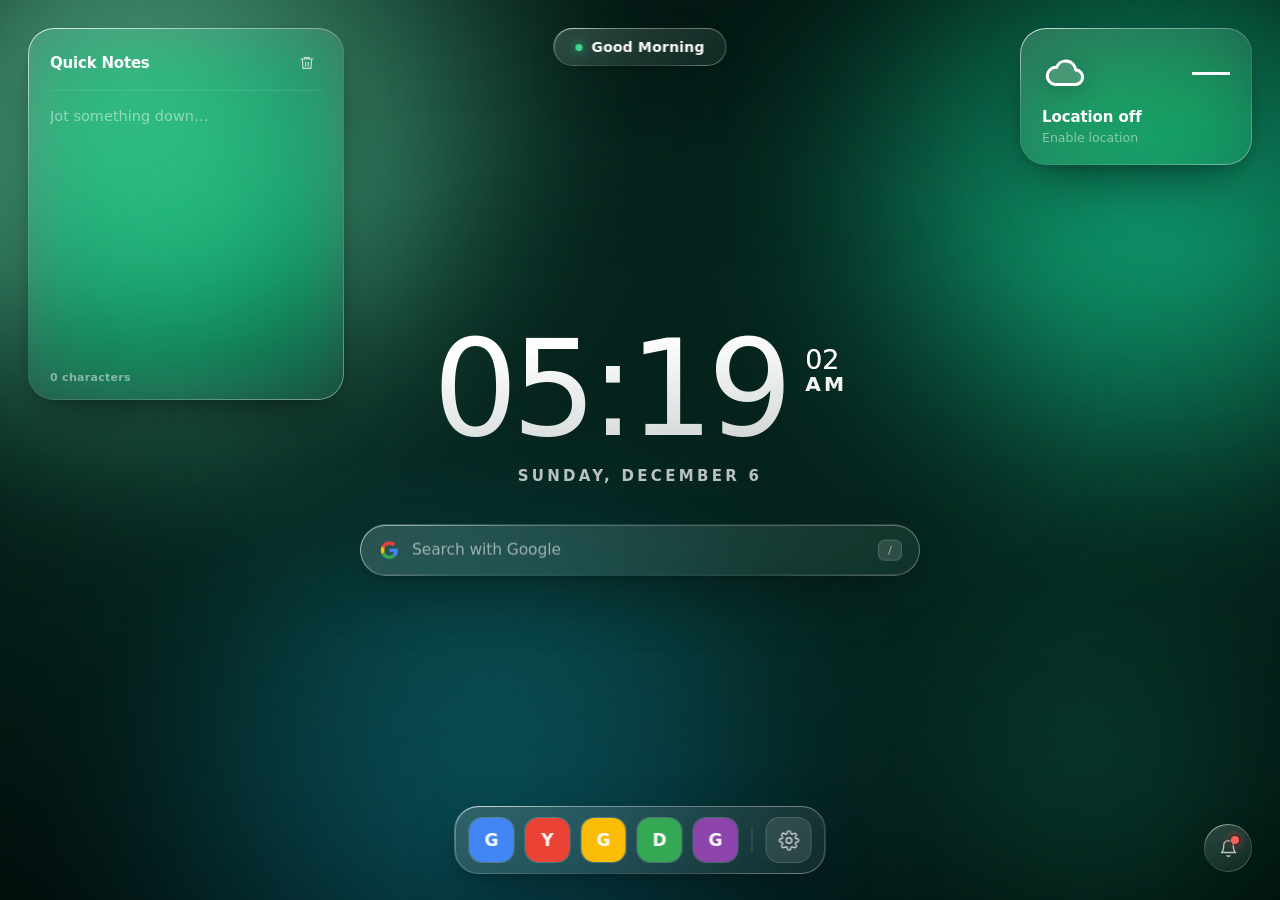
==== .backup/index.html @ 01de83e3 "Add Outfit and Playfair Display clock fonts" ====
<!doctype html>
<html>
<head>
  <meta charset="utf-8" />
  <title>New Tab</title>
  <link rel="stylesheet" href="style.css" />
</head>
<body data-theme="green">

  <!-- ============ Animated background ============ -->
  <div class="bg" id="bg">
    <div class="orb orb-1"></div>
    <div class="orb orb-2"></div>
    <div class="orb orb-3"></div>
    <div class="orb orb-4"></div>
    <div class="grain" id="grain"></div>
    <div class="vignette" id="vignette"></div>
  </div>

  <!-- ============ Greeting ============ -->
  <div class="greeting glass" id="greeting">
    <span class="greeting-dot"></span>
    <span id="greetingText">Good Morning</span>
  </div>

  <!-- ============ Weather ============ -->
  <div class="weather-card glass" id="weatherCard">
    <div class="weather-top">
      <div class="weather-icon" id="weatherIcon"></div>
      <div class="weather-temp" id="weatherTemp">--<span class="deg">&#176;</span></div>
    </div>
    <div class="weather-cond" id="weatherCond">Loading</div>
    <div class="weather-meta">
      <span id="weatherCity">Locating&hellip;</span>
      <span class="weather-hilo" id="weatherHilo"></span>
    </div>
  </div>

  <!-- ============ Notes ============ -->
  <div class="notes-card glass" id="notesCard">
    <div class="notes-header">
      <h2>Quick Notes</h2>
      <button id="clearNotes" class="icon-btn" title="Clear notes">
        <svg viewBox="0 0 24 24" fill="none" stroke="currentColor" stroke-width="1.7" stroke-linecap="round" stroke-linejoin="round">
          <path d="M3 6h18M8 6V4h8v2M19 6l-1 14H6L5 6"/><path d="M10 11v6M14 11v6"/>
        </svg>
      </button>
    </div>
    <textarea id="notesArea" placeholder="Jot something down&hellip;" spellcheck="false"></textarea>
    <div class="notes-foot">
      <span id="notesCount">0 characters</span>
      <span id="notesSaved" class="saved-flag">Saved</span>
    </div>
  </div>

  <!-- ============ Center: clock + search ============ -->
  <div class="center">
    <div class="clock" id="clock">
      <span id="clockMain">00:00</span><span class="clock-sup">
        <span class="seconds" id="clockSec">00</span>
        <span class="meridiem" id="clockMeridiem"></span>
      </span>
    </div>
    <div class="date" id="date">Loading&hellip;</div>

    <form class="search glass" id="searchForm">
      <span class="g-icon" id="engineIcon" aria-hidden="true"></span>
      <input type="text" id="searchInput" placeholder="Search the web" autocomplete="off" spellcheck="false" />
      <kbd class="search-kbd" id="searchKbd">/</kbd>
    </form>
  </div>

  <!-- ============ Dock ============ -->
  <div class="dock-wrap">
    <div class="dock glass" id="dock">
      <!-- shortcuts injected by script.js -->
      <span class="dock-divider"></span>
      <a id="settingsBtn" data-label="Settings" class="dock-sys">
        <svg viewBox="0 0 24 24" fill="none" stroke="currentColor" stroke-width="1.7" stroke-linecap="round" stroke-linejoin="round">
          <circle cx="12" cy="12" r="3.2"/>
          <path d="M19.4 15a1.65 1.65 0 0 0 .33 1.82l.06.06a2 2 0 1 1-2.83 2.83l-.06-.06a1.65 1.65 0 0 0-1.82-.33 1.65 1.65 0 0 0-1 1.51V21a2 2 0 1 1-4 0v-.09A1.65 1.65 0 0 0 9 19.4a1.65 1.65 0 0 0-1.82.33l-.06.06a2 2 0 1 1-2.83-2.83l.06-.06a1.65 1.65 0 0 0 .33-1.82 1.65 1.65 0 0 0-1.51-1H3a2 2 0 1 1 0-4h.09A1.65 1.65 0 0 0 4.6 9a1.65 1.65 0 0 0-.33-1.82l-.06-.06a2 2 0 1 1 2.83-2.83l.06.06A1.65 1.65 0 0 0 9 4.6a1.65 1.65 0 0 0 1-1.51V3a2 2 0 1 1 4 0v.09a1.65 1.65 0 0 0 1 1.51 1.65 1.65 0 0 0 1.82-.33l.06-.06a2 2 0 1 1 2.83 2.83l-.06.06a1.65 1.65 0 0 0-.33 1.82V9a1.65 1.65 0 0 0 1.51 1H21a2 2 0 1 1 0 4h-.09a1.65 1.65 0 0 0-1.51 1z"/>
        </svg>
      </a>
    </div>
  </div>

  <!-- ============ Notifications bell ============ -->
  <button class="notif-btn glass" id="notifBtn" title="Notifications">
    <svg viewBox="0 0 24 24" fill="none" stroke="currentColor" stroke-width="1.7" stroke-linecap="round" stroke-linejoin="round">
      <path d="M18 8A6 6 0 0 0 6 8c0 7-3 9-3 9h18s-3-2-3-9"/>
      <path d="M13.73 21a2 2 0 0 1-3.46 0"/>
    </svg>
    <span class="notif-dot"></span>
  </button>

  <!-- ============================================================
       Settings window
       ============================================================ -->
  <div class="settings-overlay" id="settingsOverlay">
    <div class="sw" id="settingsWindow">

      <div class="sw-traffic">
        <button class="tl tl-close" id="tlClose" title="Close"></button>
        <button class="tl tl-min" id="tlMin" title="Hide sidebar"></button>
      </div>

      <!-- ---------- Sidebar ---------- -->
      <aside class="sw-sidebar" id="swSidebar">
        <div class="sw-search">
          <svg viewBox="0 0 24 24" fill="none" stroke="currentColor" stroke-width="2" stroke-linecap="round">
            <circle cx="11" cy="11" r="7"/><path d="m20 20-3.5-3.5"/>
          </svg>
          <input type="text" id="settingsSearch" placeholder="Search" autocomplete="off" spellcheck="false" />
        </div>

        <button class="sw-profile" id="swProfile">
          <span class="sw-avatar" id="swAvatar">?</span>
          <span class="sw-profile-name" id="swProfileName">Set your name</span>
        </button>

        <nav class="sw-nav" id="swNav">
          <button class="sw-nav-item active" data-pane="general">
            <span class="ni" style="--ni-a:#8e8e93;--ni-b:#5a5a5f">
              <svg viewBox="0 0 24 24" fill="none" stroke="#fff" stroke-width="2" stroke-linecap="round" stroke-linejoin="round"><circle cx="12" cy="12" r="3"/><path d="M19.4 15a1.65 1.65 0 0 0 .33 1.82l.06.06a2 2 0 1 1-2.83 2.83l-.06-.06a1.65 1.65 0 0 0-1.82-.33 1.65 1.65 0 0 0-1 1.51V21a2 2 0 1 1-4 0v-.09A1.65 1.65 0 0 0 9 19.4a1.65 1.65 0 0 0-1.82.33l-.06.06a2 2 0 1 1-2.83-2.83l.06-.06a1.65 1.65 0 0 0 .33-1.82 1.65 1.65 0 0 0-1.51-1H3a2 2 0 1 1 0-4h.09A1.65 1.65 0 0 0 4.6 9a1.65 1.65 0 0 0-.33-1.82l-.06-.06a2 2 0 1 1 2.83-2.83l.06.06A1.65 1.65 0 0 0 9 4.6a1.65 1.65 0 0 0 1-1.51V3a2 2 0 1 1 4 0v.09a1.65 1.65 0 0 0 1 1.51 1.65 1.65 0 0 0 1.82-.33l.06-.06a2 2 0 1 1 2.83 2.83l-.06.06a1.65 1.65 0 0 0-.33 1.82V9a1.65 1.65 0 0 0 1.51 1H21a2 2 0 1 1 0 4h-.09a1.65 1.65 0 0 0-1.51 1z"/></svg>
            </span>
            <span>General</span>
          </button>

          <button class="sw-nav-item" data-pane="widgets">
            <span class="ni" style="--ni-a:#4a4a4f;--ni-b:#1c1c1e">
              <svg viewBox="0 0 24 24" fill="none" stroke="#fff" stroke-width="2" stroke-linecap="round" stroke-linejoin="round"><rect x="3" y="5" width="18" height="14" rx="2.5"/><path d="M3 10h18"/></svg>
            </span>
            <span>Widgets &amp; Dock</span>
          </button>

          <button class="sw-nav-item" data-pane="display">
            <span class="ni" style="--ni-a:#5ac8fa;--ni-b:#0a84ff">
              <svg viewBox="0 0 24 24" fill="none" stroke="#fff" stroke-width="2" stroke-linecap="round"><circle cx="12" cy="12" r="4"/><path d="M12 2v2M12 20v2M4.9 4.9l1.4 1.4M17.7 17.7l1.4 1.4M2 12h2M20 12h2M4.9 19.1l1.4-1.4M17.7 6.3l1.4-1.4"/></svg>
            </span>
            <span>Display</span>
          </button>

          <button class="sw-nav-item" data-pane="appearance">
            <span class="ni" style="--ni-a:#64d2ff;--ni-b:#32ade6">
              <svg viewBox="0 0 24 24" fill="none" stroke="#fff" stroke-width="2" stroke-linecap="round" stroke-linejoin="round"><rect x="3" y="4" width="18" height="16" rx="2.5"/><circle cx="8.5" cy="9.5" r="1.6"/><path d="m4 17 5-4.5 4 3.5 3-2.5 4 3.5"/></svg>
            </span>
            <span>Appearance</span>
          </button>

          <div class="sw-nav-sep"></div>

          <button class="sw-nav-item" data-pane="about">
            <span class="ni" style="--ni-a:#ffd60a;--ni-b:#ff9f0a">
              <svg viewBox="0 0 24 24" fill="none" stroke="#fff" stroke-width="2" stroke-linecap="round"><circle cx="12" cy="12" r="9"/><path d="M12 11v5M12 7.6v.4"/></svg>
            </span>
            <span>About</span>
          </button>
        </nav>
      </aside>

      <!-- ---------- Content ---------- -->
      <main class="sw-content" id="swContent">

        <!-- ============ General ============ -->
        <section class="sw-pane active" data-pane="general">
          <header class="sw-title">
            <span class="ni lg" style="--ni-a:#8e8e93;--ni-b:#5a5a5f">
              <svg viewBox="0 0 24 24" fill="none" stroke="#fff" stroke-width="2" stroke-linecap="round" stroke-linejoin="round"><circle cx="12" cy="12" r="3"/><path d="M19.4 15a1.65 1.65 0 0 0 .33 1.82l.06.06a2 2 0 1 1-2.83 2.83l-.06-.06a1.65 1.65 0 0 0-1.82-.33 1.65 1.65 0 0 0-1 1.51V21a2 2 0 1 1-4 0v-.09A1.65 1.65 0 0 0 9 19.4a1.65 1.65 0 0 0-1.82.33l-.06.06a2 2 0 1 1-2.83-2.83l.06-.06a1.65 1.65 0 0 0 .33-1.82 1.65 1.65 0 0 0-1.51-1H3a2 2 0 1 1 0-4h.09A1.65 1.65 0 0 0 4.6 9a1.65 1.65 0 0 0-.33-1.82l-.06-.06a2 2 0 1 1 2.83-2.83l.06.06A1.65 1.65 0 0 0 9 4.6a1.65 1.65 0 0 0 1-1.51V3a2 2 0 1 1 4 0v.09a1.65 1.65 0 0 0 1 1.51 1.65 1.65 0 0 0 1.82-.33l.06-.06a2 2 0 1 1 2.83 2.83l-.06.06a1.65 1.65 0 0 0-.33 1.82V9a1.65 1.65 0 0 0 1.51 1H21a2 2 0 1 1 0 4h-.09a1.65 1.65 0 0 0-1.51 1z"/></svg>
            </span>
            <h1>General</h1>
          </header>

          <h3 class="sw-label">Profile</h3>
          <div class="sw-card">
            <div class="sw-row">
              <span class="sw-row-label">Your Name<em>Used in the greeting on your new tab.</em></span>
              <input type="text" class="sw-input" id="optName" placeholder="e.g. Praise" maxlength="24" />
            </div>
            <div class="sw-row">
              <span class="sw-row-label">Greeting Style</span>
              <select class="sw-select" id="optGreetStyle">
                <option value="timeofday">Time of Day</option>
                <option value="hello">Hello</option>
                <option value="welcome">Welcome Back</option>
                <option value="hey">Hey</option>
              </select>
            </div>
            <div class="sw-row">
              <span class="sw-row-label">Show Greeting</span>
              <input type="checkbox" class="sw-toggle" id="optGreeting" />
            </div>
          </div>

          <h3 class="sw-label">Clock</h3>
          <div class="sw-card">
            <div class="sw-row"><span class="sw-row-label">Show Clock</span><input type="checkbox" class="sw-toggle" id="optClock" /></div>
            <div class="sw-row"><span class="sw-row-label">24-Hour Time</span><input type="checkbox" class="sw-toggle" id="opt24hr" /></div>
            <div class="sw-row"><span class="sw-row-label">Show Seconds</span><input type="checkbox" class="sw-toggle" id="optSeconds" /></div>
            <div class="sw-row"><span class="sw-row-label">Show Date</span><input type="checkbox" class="sw-toggle" id="optDate" /></div>
          </div>

          <h3 class="sw-label">Advanced</h3>
          <div class="sw-card">
            <div class="sw-row">
              <span class="sw-row-label"><span class="lbl">Low Performance Mode <b class="badge">BETA</b></span><em>Stops background motion and reduces blur.</em></span>
              <input type="checkbox" class="sw-toggle" id="optLowPerf" />
            </div>
          </div>

          <h3 class="sw-label danger">Reset</h3>
          <div class="sw-card">
            <div class="sw-row">
              <span class="sw-row-label">Reset All Settings<em>Restores every option, theme and shortcut to default.</em></span>
              <button class="sw-btn red" id="resetAll">Reset</button>
            </div>
          </div>
        </section>

        <!-- ============ Widgets & Dock ============ -->
        <section class="sw-pane" data-pane="widgets">
          <header class="sw-title">
            <span class="ni lg" style="--ni-a:#4a4a4f;--ni-b:#1c1c1e">
              <svg viewBox="0 0 24 24" fill="none" stroke="#fff" stroke-width="2" stroke-linecap="round" stroke-linejoin="round"><rect x="3" y="5" width="18" height="14" rx="2.5"/><path d="M3 10h18"/></svg>
            </span>
            <h1>Widgets &amp; Dock</h1>
          </header>

          <div class="sw-segment" id="wdSegment">
            <button class="active" data-tab="w">Widgets</button>
            <button data-tab="d">Dock</button>
          </div>

          <!-- Widgets tab -->
          <div class="sw-tab active" data-tab="w">
            <h3 class="sw-label">Search</h3>
            <div class="sw-card">
              <div class="sw-row"><span class="sw-row-label">Show Search Widget</span><input type="checkbox" class="sw-toggle" id="optSearch" /></div>
              <div class="sw-row">
                <span class="sw-row-label">Search Engine</span>
                <select class="sw-select" id="optEngine">
                  <option value="google">Google</option>
                  <option value="duckduckgo">DuckDuckGo</option>
                  <option value="bing">Bing</option>
                  <option value="ecosia">Ecosia</option>
                </select>
              </div>
            </div>

            <h3 class="sw-label">Notes</h3>
            <div class="sw-card">
              <div class="sw-row"><span class="sw-row-label">Show Notes Widget</span><input type="checkbox" class="sw-toggle" id="optNotes" /></div>
            </div>

            <h3 class="sw-label">Weather</h3>
            <div class="sw-card">
              <div class="sw-row"><span class="sw-row-label">Show Weather Widget</span><input type="checkbox" class="sw-toggle" id="optWeather" /></div>
              <div class="sw-row">
                <span class="sw-row-label">Temperature Unit</span>
                <select class="sw-select" id="optUnit">
                  <option value="celsius">Celsius</option>
                  <option value="fahrenheit">Fahrenheit</option>
                </select>
              </div>
              <div class="sw-note">Weather data provided by <b>Open-Meteo</b></div>
            </div>

            <h3 class="sw-label danger">Danger Zone</h3>
            <div class="sw-card">
              <div class="sw-row">
                <span class="sw-row-label">Reset Widget Settings<em>Show every widget again with default options.</em></span>
                <button class="sw-btn red" id="resetWidgets">Reset</button>
              </div>
            </div>
          </div>

          <!-- Dock tab -->
          <div class="sw-tab" data-tab="d">
            <div class="sw-card tight" id="shortcutList"></div>
            <button class="sw-btn blue wide" id="addShortcutBtn">+ Add Item</button>

            <h3 class="sw-label">Maintenance</h3>
            <div class="sw-card">
              <div class="sw-row">
                <span class="sw-row-label">Reset Dock Settings<em>Restores the five default shortcuts.</em></span>
                <button class="sw-btn red" id="resetDock">Reset</button>
              </div>
            </div>
          </div>
        </section>

        <!-- ============ Display ============ -->
        <section class="sw-pane" data-pane="display">
          <header class="sw-title">
            <span class="ni lg" style="--ni-a:#5ac8fa;--ni-b:#0a84ff">
              <svg viewBox="0 0 24 24" fill="none" stroke="#fff" stroke-width="2" stroke-linecap="round"><circle cx="12" cy="12" r="4"/><path d="M12 2v2M12 20v2M4.9 4.9l1.4 1.4M17.7 17.7l1.4 1.4M2 12h2M20 12h2M4.9 19.1l1.4-1.4M17.7 6.3l1.4-1.4"/></svg>
            </span>
            <h1>Display</h1>
          </header>

          <h3 class="sw-label">Interface Size</h3>
          <div class="sw-card pad">
            <div class="sw-tiles" id="scaleTiles">
              <button class="sw-tile" data-scale="larger"><span class="prev p-lg"><i></i><i></i><i></i></span><span class="cap">Larger Text</span></button>
              <button class="sw-tile" data-scale="medium"><span class="prev p-md"><i></i><i></i><i></i><i></i></span><span class="cap">Medium Text</span></button>
              <button class="sw-tile active" data-scale="default"><span class="prev p-df"><i></i><i></i><i></i><i></i><i></i></span><span class="cap">Default</span></button>
              <button class="sw-tile" data-scale="more"><span class="prev p-sm"><i></i><i></i><i></i><i></i><i></i><i></i></span><span class="cap">More Space</span></button>
            </div>
          </div>

          <h3 class="sw-label">Clock</h3>
          <div class="sw-card">
            <div class="sw-row">
              <span class="sw-row-label">Clock Font</span>
              <select class="sw-select" id="optClockFont">
                <option value="default">Default</option>
                <option value="outfit">Outfit</option>
                <option value="playfair">Playfair Display</option>
              </select>
            </div>
            <div class="sw-row">
              <span class="sw-row-label">Clock Color</span>
              <span class="sw-dots" id="clockColors">
                <button class="dot active" data-cc="gradient" title="Gradient" style="background:linear-gradient(160deg,#fff,#ffffff66)"></button>
                <button class="dot" data-cc="white" title="Solid White" style="background:#fff"></button>
                <button class="dot" data-cc="dim" title="Dimmed" style="background:#48484a"></button>
                <button class="dot cc-accent" data-cc="accent" title="Theme Accent"></button>
              </span>
            </div>
          </div>
        </section>

        <!-- ============ Appearance ============ -->
        <section class="sw-pane" data-pane="appearance">
          <header class="sw-title">
            <span class="ni lg" style="--ni-a:#64d2ff;--ni-b:#32ade6">
              <svg viewBox="0 0 24 24" fill="none" stroke="#fff" stroke-width="2" stroke-linecap="round" stroke-linejoin="round"><rect x="3" y="4" width="18" height="16" rx="2.5"/><circle cx="8.5" cy="9.5" r="1.6"/><path d="m4 17 5-4.5 4 3.5 3-2.5 4 3.5"/></svg>
            </span>
            <h1>Appearance</h1>
          </header>

          <div class="sw-card pad">
            <div class="sw-hero">
              <div class="sw-hero-prev" id="themePreview"></div>
              <div class="sw-hero-meta">
                <b id="themeName">Verdant</b>
                <span>Liquid Tab</span>
              </div>
            </div>
            <div class="sw-hero-sep"></div>
            <div class="sw-row">
              <span class="sw-row-label">Theme</span>
              <span class="sw-dots" id="bgSwatches">
                <button class="dot" data-bg="green"  title="Verdant"  style="background:linear-gradient(140deg,#8ef0b8,#178a63 55%,#0b4436)"></button>
                <button class="dot" data-bg="blue"   title="Deep Sea" style="background:linear-gradient(140deg,#8ed0f0,#1f6fb0 55%,#0c2c52)"></button>
                <button class="dot" data-bg="purple" title="Nebula"   style="background:linear-gradient(140deg,#d0a5f5,#7b3fd4 55%,#33125e)"></button>
                <button class="dot" data-bg="sunset" title="Ember"    style="background:linear-gradient(140deg,#ffc074,#e2603f 55%,#7d1f45)"></button>
                <button class="dot" data-bg="rose"   title="Blossom"  style="background:linear-gradient(140deg,#ffb3cd,#e0537f 55%,#5e1440)"></button>
                <button class="dot" data-bg="mono"   title="Graphite" style="background:linear-gradient(140deg,#9aa4ad,#3d464e 55%,#12161a)"></button>
                <button class="dot" data-bg="dark"   title="Midnight" style="background:linear-gradient(140deg,#2c3550,#141a2b 55%,#05070d)"></button>
              </span>
            </div>
            <div class="sw-row">
              <span class="sw-row-label">Background Tint</span>
              <span class="sw-slider">
                <svg viewBox="0 0 24 24" fill="none" stroke="currentColor" stroke-width="1.8"><rect x="4" y="6" width="16" height="12" rx="2"/></svg>
                <input type="range" id="optTint" min="0" max="100" step="1" />
                <svg viewBox="0 0 24 24" fill="currentColor"><rect x="4" y="6" width="16" height="12" rx="2"/></svg>
              </span>
            </div>
            <div class="sw-row">
              <span class="sw-row-label">Glass Blur</span>
              <span class="sw-slider">
                <span class="s-min">0</span>
                <input type="range" id="optBlur" min="0" max="60" step="1" />
                <span class="s-max">60</span>
              </span>
            </div>
            <div class="sw-row"><span class="sw-row-label">Film Grain</span><input type="checkbox" class="sw-toggle" id="optGrain" /></div>
          </div>
        </section>

        <!-- ============ About ============ -->
        <section class="sw-pane" data-pane="about">
          <header class="sw-title">
            <span class="ni lg" style="--ni-a:#ffd60a;--ni-b:#ff9f0a">
              <svg viewBox="0 0 24 24" fill="none" stroke="#fff" stroke-width="2" stroke-linecap="round"><circle cx="12" cy="12" r="9"/><path d="M12 11v5M12 7.6v.4"/></svg>
            </span>
            <h1>About</h1>
          </header>

          <div class="sw-card">
            <div class="sw-row"><span class="sw-row-label">Liquid Tab</span><span class="sw-value" id="aboutVersion">2.0</span></div>
            <div class="sw-row"><span class="sw-row-label">Weather Data</span><span class="sw-value">Open-Meteo</span></div>
            <div class="sw-row"><span class="sw-row-label">Stored Locally</span><span class="sw-value" id="aboutStorage">&mdash;</span></div>
          </div>

          <h3 class="sw-label">Keyboard Shortcuts</h3>
          <div class="sw-card">
            <div class="sw-row"><span class="sw-row-label">Focus search</span><span class="sw-value"><kbd>/</kbd></span></div>
            <div class="sw-row"><span class="sw-row-label">Open settings</span><span class="sw-value"><kbd>Ctrl</kbd><kbd>,</kbd></span></div>
            <div class="sw-row"><span class="sw-row-label">Close settings</span><span class="sw-value"><kbd>Esc</kbd></span></div>
          </div>

          <div class="sw-note center">Your notes, shortcuts and settings never leave this browser.</div>
        </section>

        <!-- ============ Search results ============ -->
        <section class="sw-pane" data-pane="results">
          <header class="sw-title"><h1 id="resultsTitle">Results</h1></header>
          <div id="resultsList"></div>
        </section>

      </main>
    </div>
  </div>

  <script src="script.js"></script>
</body>
</html>
---- .backup/style.css ----
/* ============================================================
   Liquid Tab — design system
   ============================================================ */

:root {
  --font: "Segoe UI Variable Display", "SF Pro Display", -apple-system,
          BlinkMacSystemFont, "Segoe UI", Inter, Roboto, system-ui, sans-serif;

  /* glass */
  --glass-bg:      linear-gradient(150deg, rgba(255,255,255,.16), rgba(255,255,255,.055));
  --blur-px:       32px;
  --glass-blur:    blur(var(--blur-px)) saturate(180%) brightness(1.06);
  --glass-radius:  26px;
  --glass-shadow:
      0 24px 60px -18px rgba(0,0,0,.55),
      0 6px 18px -8px rgba(0,0,0,.35),
      inset 0 1px 0 rgba(255,255,255,.30),
      inset 0 -1px 0 rgba(255,255,255,.06);

  --text:      rgba(255,255,255,.98);
  --text-dim:  rgba(255,255,255,.72);
  --text-mute: rgba(255,255,255,.48);
  --hairline:  rgba(255,255,255,.10);

  --ease:  cubic-bezier(.22,1,.36,1);
  --bounce: cubic-bezier(.34,1.56,.64,1);
}

/* ---------------- Themes ---------------- */
body[data-theme="green"]  { --base:#04201a; --c1:#6effbb; --c2:#0fc482; --c3:#0a6f8a; --c4:#0a4a35; --accent:#3fd996; }
body[data-theme="blue"]   { --base:#04162b; --c1:#7fe0ff; --c2:#2b8ae8; --c3:#5f4fd0; --c4:#0b3a6b; --accent:#4bb4ff; }
body[data-theme="purple"] { --base:#150636; --c1:#e0a8ff; --c2:#9548f0; --c3:#4f4ae0; --c4:#6b1f7a; --accent:#b479ff; }
body[data-theme="sunset"] { --base:#2b0a24; --c1:#ffd08a; --c2:#ff7a45; --c3:#e0407a; --c4:#8a1f5e; --accent:#ff9a5c; }
body[data-theme="rose"]   { --base:#28061f; --c1:#ffc2d8; --c2:#ff5f95; --c3:#c33b8a; --c4:#6b1050; --accent:#ff85ae; }
body[data-theme="mono"]   { --base:#0d1114; --c1:#c3cdd6; --c2:#6b7680; --c3:#454e57; --c4:#232a30; --accent:#a9b6c2; }
body[data-theme="dark"]   { --base:#03050a; --c1:#5566a0; --c2:#2a3358; --c3:#3d2f6b; --c4:#101626; --accent:#7b8cb8; }

/* ---------------- Reset ---------------- */
* { box-sizing: border-box; margin: 0; padding: 0; }

html, body {
  width: 100%; height: 100%;
  overflow: hidden;
  font-family: var(--font);
  color: var(--text);
  background: var(--base);
  -webkit-font-smoothing: antialiased;
  text-rendering: optimizeLegibility;
}

body { transition: background .9s var(--ease); }

::selection { background: color-mix(in srgb, var(--accent) 45%, transparent); color: #fff; }

/* ============================================================
   Background
   ============================================================ */
.bg { position: fixed; inset: 0; z-index: -1; overflow: hidden; background: var(--base); }

.orb {
  position: absolute;
  border-radius: 50%;
  filter: blur(76px);
  mix-blend-mode: screen;
  will-change: transform;
  transition: background 1s var(--ease), translate .55s var(--ease);
}

.orb-1 { width: 60vw; height: 60vw; left: -12vw; top: -18vw;  background: radial-gradient(circle at 35% 35%, var(--c1), transparent 68%); animation: drift1 26s ease-in-out infinite; }
.orb-2 { width: 55vw; height: 55vw; right: -14vw; top: -10vw; background: radial-gradient(circle at 60% 40%, var(--c2), transparent 68%); animation: drift2 32s ease-in-out infinite; }
.orb-3 { width: 65vw; height: 65vw; left: 8vw; bottom: -30vw; background: radial-gradient(circle at 45% 55%, var(--c3), transparent 68%); animation: drift3 29s ease-in-out infinite; }
.orb-4 { width: 40vw; height: 40vw; right: -6vw; bottom: -14vw; background: radial-gradient(circle at 50% 50%, var(--c4), transparent 70%); animation: drift1 36s ease-in-out infinite reverse; }

@keyframes drift1 {
  0%,100% { transform: translate3d(0,0,0) scale(1); }
  33%     { transform: translate3d(7vw,5vh,0) scale(1.12); }
  66%     { transform: translate3d(-4vw,9vh,0) scale(.94); }
}
@keyframes drift2 {
  0%,100% { transform: translate3d(0,0,0) scale(1); }
  40%     { transform: translate3d(-8vw,7vh,0) scale(1.15); }
  75%     { transform: translate3d(3vw,-4vh,0) scale(.9); }
}
@keyframes drift3 {
  0%,100% { transform: translate3d(0,0,0) scale(1.05); }
  50%     { transform: translate3d(9vw,-8vh,0) scale(.92); }
}

/* film grain */
.grain {
  position: absolute; inset: -50%;
  background-image: url("data:image/svg+xml,%3Csvg xmlns='http://www.w3.org/2000/svg' width='260' height='260'%3E%3Cfilter id='n'%3E%3CfeTurbulence type='fractalNoise' baseFrequency='.8' numOctaves='4' stitchTiles='stitch'/%3E%3C/filter%3E%3Crect width='260' height='260' filter='url(%23n)'/%3E%3C/svg%3E");
  opacity: .16;
  mix-blend-mode: overlay;
  pointer-events: none;
  animation: grainShift 8s steps(6) infinite;
}
@keyframes grainShift {
  0%,100% { transform: translate(0,0); }
  20% { transform: translate(-3%,2%); }
  40% { transform: translate(2%,-3%); }
  60% { transform: translate(-2%,-2%); }
  80% { transform: translate(3%,3%); }
}

.vignette {
  position: absolute; inset: 0; pointer-events: none;
  background:
    radial-gradient(ellipse 90% 70% at 50% 45%, transparent 40%, rgba(0,0,0,.42) 100%),
    linear-gradient(to bottom, rgba(0,0,0,.18), transparent 30%, transparent 70%, rgba(0,0,0,.28));
}

/* ============================================================
   Liquid glass
   ============================================================ */
.glass {
  position: relative;
  background: var(--glass-bg);
  backdrop-filter: var(--glass-blur);
  -webkit-backdrop-filter: var(--glass-blur);
  border-radius: var(--glass-radius);
  box-shadow: var(--glass-shadow);
  isolation: isolate;
}

/* specular gradient edge */
.glass::before {
  content: "";
  position: absolute; inset: 0;
  border-radius: inherit;
  padding: 1px;
  background: linear-gradient(145deg,
      rgba(255,255,255,.75) 0%,
      rgba(255,255,255,.14) 26%,
      rgba(255,255,255,0)   52%,
      rgba(255,255,255,.10) 74%,
      rgba(255,255,255,.42) 100%);
  -webkit-mask: linear-gradient(#000 0 0) content-box, linear-gradient(#000 0 0);
          mask: linear-gradient(#000 0 0) content-box, linear-gradient(#000 0 0);
  -webkit-mask-composite: xor;
          mask-composite: exclude;
  pointer-events: none;
  z-index: 2;
}

/* cursor-tracked sheen */
.glass::after {
  content: "";
  position: absolute; inset: 0;
  border-radius: inherit;
  background: radial-gradient(340px circle at var(--mx,50%) var(--my,0%),
              rgba(255,255,255,.14), transparent 62%);
  opacity: 0;
  transition: opacity .45s var(--ease);
  pointer-events: none;
  z-index: -1;
}
.glass:hover::after { opacity: 1; }

/* ============================================================
   Greeting
   ============================================================ */
.greeting {
  position: fixed;
  top: 28px; left: 50%;
  transform: translateX(-50%);
  display: flex; align-items: center; gap: 9px;
  padding: 11px 22px;
  border-radius: 100px;
  font-size: 14px; font-weight: 600;
  letter-spacing: .2px;
  --glass-radius: 100px;
  animation: dropIn .9s var(--ease) both;
}

.greeting-dot {
  width: 7px; height: 7px; border-radius: 50%;
  background: var(--accent);
  box-shadow: 0 0 12px var(--accent);
  animation: pulse 2.6s ease-in-out infinite;
}
@keyframes pulse {
  0%,100% { opacity: 1; transform: scale(1); }
  50%     { opacity: .45; transform: scale(.8); }
}

/* ============================================================
   Weather
   ============================================================ */
.weather-card {
  position: fixed;
  top: 28px; right: 28px;
  width: 232px;
  padding: 20px 22px;
  animation: slideLeft 1s var(--ease) .12s both;
}

.weather-top { display: flex; align-items: center; justify-content: space-between; }

.weather-icon { width: 46px; height: 46px; color: #fff; filter: drop-shadow(0 3px 10px rgba(0,0,0,.35)); }
.weather-icon svg { width: 100%; height: 100%; display: block; }

.weather-temp {
  font-size: 42px; font-weight: 300;
  letter-spacing: -2px;
  line-height: 1;
  font-variant-numeric: tabular-nums;
}
.weather-temp .deg { font-weight: 200; opacity: .55; }

.weather-cond {
  margin-top: 14px;
  font-size: 15px; font-weight: 600;
  letter-spacing: -.1px;
}

.weather-meta {
  margin-top: 4px;
  display: flex; align-items: center; justify-content: space-between;
  gap: 10px;
  font-size: 12.5px;
  color: var(--text-mute);
  font-weight: 500;
}
.weather-hilo { white-space: nowrap; font-variant-numeric: tabular-nums; }

/* animated weather glyph accents */
.wx-spin { transform-origin: 12px 12px; animation: spin 22s linear infinite; }
@keyframes spin { to { transform: rotate(360deg); } }
.wx-drop { animation: fall 1.5s ease-in infinite; }
.wx-drop:nth-of-type(2) { animation-delay: .35s; }
.wx-drop:nth-of-type(3) { animation-delay: .7s; }
@keyframes fall {
  0%   { opacity: 0; transform: translateY(-2px); }
  40%  { opacity: 1; }
  100% { opacity: 0; transform: translateY(5px); }
}
.wx-bolt { animation: flicker 2.4s ease-in-out infinite; }
@keyframes flicker { 0%,88%,100% { opacity: 1; } 92% { opacity: .25; } 96% { opacity: 1; } }

/* ============================================================
   Notes
   ============================================================ */
.notes-card {
  position: fixed;
  top: 28px; left: 28px;
  width: 316px; height: 372px;
  padding: 20px 22px 16px;
  display: flex; flex-direction: column;
  animation: slideRight 1s var(--ease) .12s both;
}

.notes-header {
  display: flex; justify-content: space-between; align-items: center;
  padding-bottom: 12px;
  border-bottom: 1px solid var(--hairline);
}
.notes-header h2 { font-size: 15px; font-weight: 650; letter-spacing: -.2px; }

.icon-btn {
  display: grid; place-items: center;
  width: 30px; height: 30px;
  border: none; border-radius: 9px;
  background: transparent;
  color: var(--text-dim);
  cursor: pointer;
  transition: all .2s var(--ease);
}
.icon-btn svg { width: 16px; height: 16px; }
.icon-btn:hover { background: rgba(255,255,255,.14); color: #fff; transform: scale(1.06); }
.icon-btn:active { transform: scale(.92); }
.icon-btn.round { border-radius: 50%; width: 34px; height: 34px; }

#notesArea {
  flex: 1;
  margin-top: 14px;
  resize: none;
  background: transparent;
  border: none; outline: none;
  color: var(--text);
  font-family: var(--font);
  font-size: 14.5px;
  line-height: 1.65;
}
#notesArea::placeholder { color: var(--text-mute); }

.notes-foot {
  display: flex; justify-content: space-between; align-items: center;
  padding-top: 10px;
  font-size: 11px; font-weight: 600;
  letter-spacing: .3px;
  color: var(--text-mute);
}
.saved-flag {
  opacity: 0;
  color: var(--accent);
  transition: opacity .3s var(--ease);
}
.saved-flag.show { opacity: 1; }

/* ============================================================
   Clock + search
   ============================================================ */
.center {
  position: fixed;
  top: 50%; left: 50%;
  transform: translate(-50%, -50%);
  text-align: center;
  width: min(560px, 78vw);
}

.clock {
  display: flex; align-items: flex-start; justify-content: center;
  font-size: clamp(76px, 10.5vw, 148px);
  font-weight: 200;
  line-height: .95;
  letter-spacing: -.05em;
  font-variant-numeric: tabular-nums;
  background: linear-gradient(175deg, #fff 22%, rgba(255,255,255,.78));
  -webkit-background-clip: text;
          background-clip: text;
  -webkit-text-fill-color: transparent;
  filter: drop-shadow(0 8px 28px rgba(0,0,0,.35));
  animation: riseIn 1.1s var(--ease) both;
}

.clock-sup {
  display: flex; flex-direction: column; align-items: flex-start;
  gap: 3px;
  margin: .16em 0 0 .14em;
  -webkit-text-fill-color: initial;
}
.seconds {
  font-size: .2em; font-weight: 400;
  color: var(--text-dim);
  letter-spacing: 0;
  font-variant-numeric: tabular-nums;
}
.seconds:empty { display: none; }
.meridiem {
  font-size: .15em; font-weight: 700;
  letter-spacing: .16em;
  color: var(--text-mute);
}
.meridiem:empty { display: none; }

.date {
  margin-top: 14px;
  font-size: 15px; font-weight: 600;
  letter-spacing: .22em;
  text-transform: uppercase;
  color: var(--text-dim);
  animation: riseIn 1.1s var(--ease) .1s both;
}

.search {
  display: flex; align-items: center; gap: 13px;
  width: 100%;
  margin: 40px auto 0;
  padding: 15px 18px 15px 20px;
  border-radius: 100px;
  --glass-radius: 100px;
  transition: box-shadow .4s var(--ease), transform .4s var(--ease);
  animation: riseIn 1.1s var(--ease) .2s both;
}
.search:focus-within {
  transform: translateY(-2px);
  box-shadow:
    0 24px 60px -18px rgba(0,0,0,.55),
    0 0 0 3px color-mix(in srgb, var(--accent) 34%, transparent),
    inset 0 1px 0 rgba(255,255,255,.32);
}

.g-icon { display: grid; place-items: center; width: 19px; height: 19px; flex: none; }
.g-icon svg { width: 100%; height: 100%; }

.search input {
  flex: 1;
  background: transparent; border: none; outline: none;
  color: #fff;
  font-family: var(--font);
  font-size: 15.5px; font-weight: 500;
  letter-spacing: -.1px;
}
.search input::placeholder { color: rgba(255,255,255,.55); }

.search-kbd {
  flex: none;
  padding: 3px 9px;
  border-radius: 7px;
  background: rgba(255,255,255,.12);
  border: 1px solid rgba(255,255,255,.16);
  font-family: var(--font);
  font-size: 11px; font-weight: 700;
  color: var(--text-mute);
  transition: opacity .25s var(--ease);
}
.search:focus-within .search-kbd { opacity: 0; }

/* ============================================================
   Dock
   ============================================================ */
.dock-wrap {
  position: fixed;
  bottom: 26px; left: 50%;
  transform: translateX(-50%);
  animation: riseInCentered 1.1s var(--ease) .3s both;
}

.dock {
  display: flex; align-items: center; gap: 10px;
  padding: 11px 14px;
  border-radius: 24px;
  --glass-radius: 24px;
}

.dock a {
  position: relative;
  width: 46px; height: 46px;
  border-radius: 14px;
  display: grid; place-items: center;
  background: rgba(255,255,255,.10);
  border: 1px solid rgba(255,255,255,.14);
  cursor: pointer;
  color: var(--text-dim);
  text-decoration: none;
  transition: transform .32s var(--bounce), background .25s var(--ease), box-shadow .3s var(--ease);
  z-index: 3;
}
.dock a:hover {
  background: rgba(255,255,255,.20);
  color: #fff;
  transform: translateY(-13px) scale(1.28);
  box-shadow: 0 14px 26px -8px rgba(0,0,0,.55);
}
/* macOS-style neighbour magnification */
.dock a:hover + a,
.dock a:has(+ a:hover) { transform: translateY(-6px) scale(1.11); }

.dock a img { width: 24px; height: 24px; border-radius: 5px; }
.dock a svg { width: 21px; height: 21px; }

.dock a .fallback {
  display: grid; place-items: center;
  width: 100%; height: 100%;
  border-radius: 13px;
  color: #fff; font-weight: 700; font-size: 17px;
}

/* tooltip */
.dock a::after {
  content: attr(data-label);
  position: absolute;
  bottom: calc(100% + 14px); left: 50%;
  transform: translateX(-50%) translateY(4px);
  padding: 5px 11px;
  border-radius: 8px;
  background: rgba(10,10,12,.82);
  backdrop-filter: blur(10px);
  border: 1px solid rgba(255,255,255,.12);
  font-size: 11.5px; font-weight: 600; letter-spacing: .2px;
  color: #fff;
  white-space: nowrap;
  opacity: 0; pointer-events: none;
  transition: all .25s var(--ease);
}
.dock a:hover::after { opacity: 1; transform: translateX(-50%) translateY(0); }

.dock-divider {
  width: 1px; height: 26px;
  background: rgba(255,255,255,.16);
  margin: 0 3px;
  flex: none;
}
.dock-sys { color: var(--text-dim); }
.dock-sys:hover svg { animation: spin 6s linear infinite; }

/* ============================================================
   Notification button
   ============================================================ */
.notif-btn {
  position: fixed;
  bottom: 28px; right: 28px;
  width: 48px; height: 48px;
  border-radius: 50%;
  --glass-radius: 50%;
  border: none;
  display: grid; place-items: center;
  color: var(--text-dim);
  cursor: pointer;
  transition: transform .3s var(--bounce), color .25s;
  animation: dropIn .9s var(--ease) .4s both;
}
.notif-btn svg { width: 19px; height: 19px; }
.notif-btn:hover { transform: scale(1.09); color: #fff; }
.notif-btn:active { transform: scale(.94); }
.notif-btn.ring svg { animation: ring .7s ease-in-out; }
@keyframes ring {
  0%,100% { transform: rotate(0); }
  20% { transform: rotate(15deg); }
  40% { transform: rotate(-12deg); }
  60% { transform: rotate(8deg); }
  80% { transform: rotate(-5deg); }
}

.notif-dot {
  position: absolute; top: 12px; right: 13px;
  width: 8px; height: 8px;
  border-radius: 50%;
  background: #ff5f57;
  box-shadow: 0 0 0 2px rgba(0,0,0,.25), 0 0 10px #ff5f57;
}

/* ============================================================
   Settings window (macOS System Settings style)
   ============================================================ */
:root {
  --sw-blue:  #0a84ff;
  --sw-green: #30d158;
  --sw-red:   #ff453a;
  --sw-card:  rgba(118,118,128,.20);
  --sw-sep:   rgba(255,255,255,.075);
  --sw-label: #98989d;
  --sw-text:  #f2f2f7;
}

.settings-overlay {
  position: fixed; inset: 0;
  z-index: 100;
  display: flex; align-items: center; justify-content: center;
  background: rgba(0,0,0,.34);
  backdrop-filter: blur(10px);
  -webkit-backdrop-filter: blur(10px);
  opacity: 0; visibility: hidden;
  transition: opacity .32s var(--ease), visibility .32s;
}
.settings-overlay.open { opacity: 1; visibility: visible; }

.sw {
  position: relative;
  display: flex;
  width: min(1090px, 94vw);
  height: min(820px, 90vh);
  border-radius: 17px;
  overflow: hidden;
  color: var(--sw-text);
  background: rgba(28,28,30,.86);
  backdrop-filter: blur(50px) saturate(180%);
  -webkit-backdrop-filter: blur(50px) saturate(180%);
  box-shadow:
    0 40px 90px -20px rgba(0,0,0,.7),
    0 0 0 .5px rgba(255,255,255,.14),
    inset 0 1px 0 rgba(255,255,255,.10);
  transform: scale(.955) translateY(14px);
  opacity: 0;
  transition: transform .42s var(--bounce), opacity .3s var(--ease);
}
.settings-overlay.open .sw { transform: none; opacity: 1; }

/* ---------------- Sidebar ---------------- */
.sw-sidebar {
  width: 268px; flex: none;
  display: flex; flex-direction: column;
  padding: 44px 12px 14px;
  background: rgba(18,18,20,.55);
  border-right: .5px solid rgba(255,255,255,.09);
  transition: width .35s var(--ease), padding .35s var(--ease);
  overflow: hidden;
}
.sw.no-sidebar .sw-sidebar { width: 0; padding-left: 0; padding-right: 0; }
.sw.no-sidebar .sw-content { padding-top: 46px; }

/* anchored to the window, not the sidebar, so they stay reachable when it collapses */
.sw-traffic { position: absolute; top: 16px; left: 18px; z-index: 10; display: flex; gap: 8px; }
.tl {
  width: 12px; height: 12px;
  border-radius: 50%; border: none;
  cursor: pointer; padding: 0;
  transition: filter .2s;
}
.tl:hover { filter: brightness(1.25); }
.tl-close { background: #ff5f57; }
.tl-min   { background: #febc2e; }

.sw-search {
  display: flex; align-items: center; gap: 7px;
  padding: 7px 11px;
  border-radius: 9px;
  background: rgba(118,118,128,.24);
  border: .5px solid rgba(255,255,255,.08);
  margin-bottom: 14px;
}
.sw-search svg { width: 13px; height: 13px; color: var(--sw-label); flex: none; }
.sw-search input {
  flex: 1; min-width: 0;
  background: none; border: none; outline: none;
  color: var(--sw-text);
  font-family: var(--font); font-size: 13px;
}
.sw-search input::placeholder { color: var(--sw-label); }

.sw-profile {
  display: flex; align-items: center; gap: 12px;
  width: 100%;
  padding: 11px 10px;
  margin-bottom: 16px;
  border: none; border-radius: 11px;
  background: transparent;
  color: inherit; text-align: left;
  cursor: pointer;
  transition: background .2s;
}
.sw-profile:hover { background: rgba(255,255,255,.07); }
.sw-avatar {
  width: 46px; height: 46px; flex: none;
  display: grid; place-items: center;
  border-radius: 50%;
  background: linear-gradient(150deg, #6e6e73, #48484a);
  font-size: 19px; font-weight: 500; color: #fff;
  text-transform: uppercase;
}
.sw-profile-name { font-size: 15.5px; font-weight: 600; letter-spacing: -.2px; }
.sw-profile-name.unset { color: var(--sw-label); font-weight: 500; }

.sw-nav { display: flex; flex-direction: column; gap: 2px; overflow-y: auto; }
.sw-nav-item {
  display: flex; align-items: center; gap: 10px;
  padding: 6px 10px;
  border: none; border-radius: 8px;
  background: transparent;
  color: var(--sw-text);
  font-family: var(--font); font-size: 13.5px; font-weight: 500;
  text-align: left;
  cursor: pointer; white-space: nowrap;
  transition: background .18s;
}
.sw-nav-item:hover { background: rgba(255,255,255,.07); }
.sw-nav-item.active { background: var(--sw-blue); color: #fff; }
.sw-nav-sep { height: 1px; background: rgba(255,255,255,.09); margin: 9px 10px; }

.ni {
  width: 22px; height: 22px; flex: none;
  display: grid; place-items: center;
  border-radius: 6px;
  background: linear-gradient(160deg, var(--ni-a), var(--ni-b));
  box-shadow: inset 0 .5px 0 rgba(255,255,255,.35);
}
.ni svg { width: 14px; height: 14px; }
.ni.lg { width: 34px; height: 34px; border-radius: 9px; }
.ni.lg svg { width: 21px; height: 21px; }

/* ---------------- Content ---------------- */
.sw-content { flex: 1; overflow-y: auto; padding: 22px 30px 40px; min-width: 0; }
.sw-pane { display: none; animation: paneIn .3s var(--ease); }
.sw-pane.active { display: block; }
@keyframes paneIn { from { opacity: 0; transform: translateY(8px); } to { opacity: 1; transform: none; } }

.sw-title { display: flex; align-items: center; gap: 13px; margin-bottom: 24px; }
.sw-title h1 { font-size: 25px; font-weight: 700; letter-spacing: -.5px; }

.sw-label {
  font-size: 11.5px; font-weight: 600;
  text-transform: uppercase; letter-spacing: .06em;
  color: var(--sw-label);
  margin: 22px 0 8px 4px;
}
/* only zero the top margin when the label really is the first thing in its
   container - not merely the first <h3> (which the Dock tab also matches) */
.sw-title + .sw-label,
.sw-tab > .sw-label:first-child { margin-top: 0; }
.sw-label.danger { color: var(--sw-red); }

.sw-card {
  background: var(--sw-card);
  border-radius: 11px;
  padding: 0 15px;
  overflow: hidden;
}
.sw-card.pad { padding: 15px; }
.sw-card.tight { padding: 0; }

.sw-row {
  display: flex; align-items: center; justify-content: space-between;
  gap: 18px;
  min-height: 46px;
  padding: 9px 0;
  border-bottom: .5px solid var(--sw-sep);
}
.sw-row:last-child { border-bottom: none; }
.sw-card.pad .sw-row:first-child { padding-top: 0; }

.sw-row-label {
  display: flex; flex-direction: column; gap: 2px;
  font-size: 13.5px; font-weight: 500;
  min-width: 0;
}
.sw-row-label .lbl { display: flex; align-items: center; }
.sw-row-label em {
  font-style: normal;
  font-size: 11.5px; font-weight: 400;
  color: var(--sw-label);
  line-height: 1.35;
}
.sw-value { font-size: 13.5px; color: var(--sw-label); display: flex; gap: 4px; align-items: center; }

.badge {
  display: inline-block;
  margin-left: 6px;
  padding: 1px 6px;
  border-radius: 5px;
  background: rgba(255,255,255,.16);
  font-size: 9.5px; font-weight: 800; letter-spacing: .05em;
  vertical-align: 1px;
}

.sw-note {
  padding: 11px 0 13px;
  font-size: 11.5px;
  color: var(--sw-label);
  border-top: .5px solid var(--sw-sep);
}
.sw-note.center { text-align: center; border: none; margin-top: 24px; }
.sw-note b { font-weight: 600; color: #c7c7cc; }

/* ---------------- Controls ---------------- */
.sw-toggle {
  appearance: none; -webkit-appearance: none;
  position: relative; flex: none;
  width: 45px; height: 27px;
  border-radius: 100px;
  background: rgba(120,120,128,.34);
  cursor: pointer;
  transition: background .28s var(--ease);
}
.sw-toggle::after {
  content: "";
  position: absolute; top: 2px; left: 2px;
  width: 23px; height: 23px;
  border-radius: 50%;
  background: #fff;
  box-shadow: 0 2px 5px rgba(0,0,0,.35);
  transition: transform .3s var(--bounce);
}
.sw-toggle:checked { background: var(--sw-green); }
.sw-toggle:checked::after { transform: translateX(18px); }

.sw-input {
  flex: none; width: 210px;
  padding: 7px 11px;
  border-radius: 8px;
  border: .5px solid rgba(255,255,255,.14);
  background: rgba(0,0,0,.26);
  color: var(--sw-text);
  font-family: var(--font); font-size: 13px;
  outline: none;
  transition: border-color .2s, box-shadow .2s;
}
.sw-input::placeholder { color: #6e6e73; }
.sw-input:focus {
  border-color: var(--sw-blue);
  box-shadow: 0 0 0 3px rgba(10,132,255,.3);
}

.sw-select {
  appearance: none; -webkit-appearance: none;
  flex: none;
  padding: 4px 26px 4px 9px;
  border: none; border-radius: 7px;
  background: transparent;
  background-image: url("data:image/svg+xml,%3Csvg xmlns='http://www.w3.org/2000/svg' viewBox='0 0 24 24' fill='none' stroke='%230a84ff' stroke-width='3' stroke-linecap='round'%3E%3Cpath d='m6 9 6 6 6-6'/%3E%3C/svg%3E");
  background-repeat: no-repeat;
  background-position: right 7px center;
  background-size: 11px;
  color: var(--sw-blue);
  font-family: var(--font); font-size: 13.5px; font-weight: 500;
  cursor: pointer;
  transition: background-color .2s;
}
.sw-select:hover { background-color: rgba(255,255,255,.08); }
.sw-select option { background: #2c2c2e; color: #fff; }

.sw-btn {
  flex: none;
  padding: 6px 17px;
  border: none; border-radius: 100px;
  font-family: var(--font); font-size: 13px; font-weight: 600;
  color: #fff;
  cursor: pointer;
  transition: filter .18s, transform .18s var(--bounce);
}
.sw-btn:hover { filter: brightness(1.12); }
.sw-btn:active { transform: scale(.95); }
.sw-btn.red  { background: var(--sw-red); }
.sw-btn.blue { background: var(--sw-blue); }
.sw-btn.grey { background: rgba(120,120,128,.42); }
.sw-btn.wide { display: block; width: 100%; padding: 11px; border-radius: 11px; margin-top: 12px; font-size: 14px; }

.sw-dots { display: flex; gap: 9px; flex: none; }
.sw-dots .dot {
  width: 26px; height: 26px;
  border-radius: 50%;
  border: 2px solid transparent;
  background-clip: padding-box;
  cursor: pointer;
  padding: 0;
  box-shadow: inset 0 0 0 .5px rgba(255,255,255,.35);
  transition: transform .25s var(--bounce), box-shadow .2s;
}
.sw-dots .dot:hover { transform: scale(1.14); }
.sw-dots .dot.active { box-shadow: 0 0 0 2.5px var(--sw-blue); }
.dot.cc-accent { background: var(--accent); }

.sw-slider { display: flex; align-items: center; gap: 10px; flex: none; width: 260px; }
.sw-slider svg { width: 15px; height: 15px; color: var(--sw-label); flex: none; }
.sw-slider .s-min, .sw-slider .s-max { font-size: 11px; color: var(--sw-label); flex: none; }
.sw-slider input[type="range"] {
  appearance: none; -webkit-appearance: none;
  flex: 1; height: 4px;
  border-radius: 99px;
  background: rgba(120,120,128,.45);
  outline: none; cursor: pointer;
}
.sw-slider input[type="range"]::-webkit-slider-thumb {
  appearance: none; -webkit-appearance: none;
  width: 17px; height: 17px;
  border-radius: 50%;
  background: #fff;
  box-shadow: 0 1px 4px rgba(0,0,0,.45);
  cursor: grab;
}
.sw-slider input[type="range"]::-webkit-slider-thumb:active { cursor: grabbing; }

/* segmented control */
.sw-segment {
  display: flex; gap: 3px;
  padding: 3px;
  margin-bottom: 22px;
  border-radius: 10px;
  background: rgba(118,118,128,.20);
}
.sw-segment button {
  flex: 1;
  padding: 7px;
  border: none; border-radius: 8px;
  background: transparent;
  color: var(--sw-text);
  font-family: var(--font); font-size: 13.5px; font-weight: 600;
  cursor: pointer;
  transition: background .2s, box-shadow .2s;
}
.sw-segment button.active {
  background: #1c1c1e;
  box-shadow: 0 1px 3px rgba(0,0,0,.4), inset 0 0 0 .5px rgba(255,255,255,.14);
}
.sw-tab { display: none; }
.sw-tab.active { display: block; }

/* display tiles */
.sw-tiles { display: flex; gap: 14px; }
.sw-tile {
  flex: 1;
  display: flex; flex-direction: column; align-items: center; gap: 8px;
  padding: 0; border: none; background: none;
  cursor: pointer;
  color: var(--sw-text);
  font-family: var(--font); font-size: 12.5px; font-weight: 500;
}
.sw-tile .prev {
  width: 100%; aspect-ratio: 4/3;
  display: flex; flex-direction: column; gap: 4px;
  padding: 22px 9px 9px;
  border-radius: 9px;
  background: #0e0e10;
  border: 2px solid transparent;
  box-shadow: inset 0 0 0 .5px rgba(255,255,255,.14);
  position: relative;
  overflow: hidden;
  transition: border-color .2s;
}
.sw-tile .prev::before {
  content: "";
  position: absolute; top: 9px; left: 9px;
  width: 24px; height: 5px;
  background:
    radial-gradient(circle 2.5px at 2.5px 2.5px, #ff5f57 99%, transparent),
    radial-gradient(circle 2.5px at 12px 2.5px, #febc2e 99%, transparent),
    radial-gradient(circle 2.5px at 21px 2.5px, #28c840 99%, transparent);
}
.sw-tile .prev i { display: block; border-radius: 2px; background: rgba(255,255,255,.72); }
.sw-tile .prev i:last-child { width: 58%; }
.sw-tile .p-lg i { height: 7px; }
.sw-tile .p-md i { height: 5px; }
.sw-tile .p-df i { height: 4px; }
.sw-tile .p-sm i { height: 3px; }
.sw-tile.active .prev { border-color: var(--sw-blue); }
.sw-tile.active .cap { color: var(--sw-blue); }

/* appearance hero */
.sw-hero { display: flex; align-items: center; gap: 18px; }
.sw-hero-prev {
  width: 158px; height: 100px; flex: none;
  border-radius: 9px;
  background: linear-gradient(140deg, var(--c1), var(--c2) 45%, var(--base));
  box-shadow: inset 0 0 0 .5px rgba(255,255,255,.2), 0 5px 16px -6px rgba(0,0,0,.6);
  transition: background .6s var(--ease);
}
.sw-hero-meta { display: flex; flex-direction: column; gap: 3px; }
.sw-hero-meta b { font-size: 19px; font-weight: 700; letter-spacing: -.3px; }
.sw-hero-meta span { font-size: 13px; color: var(--sw-label); }
.sw-hero-sep { height: .5px; background: var(--sw-sep); margin-top: 15px; }

/* dock shortcut rows */
.sc-row {
  display: flex; align-items: center; gap: 9px;
  padding: 9px 12px;
  border-bottom: .5px solid var(--sw-sep);
}
.sc-row:last-child { border-bottom: none; }
.sc-row > img, .sc-row > .sc-fallback {
  width: 26px; height: 26px; flex: none;
  border-radius: 6px;
  background: #fff;
  object-fit: contain;
  padding: 3px;
}
.sc-fallback {
  display: grid; place-items: center;
  color: #fff; font-size: 13px; font-weight: 700;
  padding: 0;
}
.sc-field {
  display: flex; align-items: center; gap: 6px;
  flex: 1; min-width: 0;
  padding: 6px 10px;
  border-radius: 8px;
  background: rgba(0,0,0,.26);
  border: .5px solid rgba(255,255,255,.12);
  transition: border-color .2s, box-shadow .2s;
}
.sc-field:focus-within { border-color: var(--sw-blue); box-shadow: 0 0 0 2.5px rgba(10,132,255,.28); }
.sc-field svg { width: 12px; height: 12px; color: var(--sw-label); flex: none; }
.sc-field input {
  flex: 1; min-width: 0;
  background: none; border: none; outline: none;
  color: var(--sw-text);
  font-family: var(--font); font-size: 12.5px;
}
.sc-del {
  width: 27px; height: 27px; flex: none;
  display: grid; place-items: center;
  border: none; border-radius: 50%;
  background: var(--sw-red);
  color: #fff;
  cursor: pointer;
  transition: filter .18s, transform .18s var(--bounce);
}
.sc-del svg { width: 13px; height: 13px; }
.sc-del:hover { filter: brightness(1.15); }
.sc-del:active { transform: scale(.9); }

.sw-empty { padding: 26px; text-align: center; font-size: 13px; color: var(--sw-label); }

.sw-value kbd {
  padding: 2px 7px;
  border-radius: 5px;
  background: rgba(255,255,255,.13);
  border: .5px solid rgba(255,255,255,.16);
  font-family: var(--font); font-size: 11px; font-weight: 600;
  color: #d1d1d6;
}

/* search results */
.res-hit {
  display: flex; align-items: center; justify-content: space-between;
  gap: 14px;
  width: 100%;
  padding: 12px 15px;
  border: none;
  background: var(--sw-card);
  color: var(--sw-text);
  font-family: var(--font); font-size: 13.5px; font-weight: 500;
  text-align: left;
  border-radius: 11px;
  margin-bottom: 6px;
  cursor: pointer;
  transition: background .18s;
}
.res-hit:hover { background: rgba(118,118,128,.32); }
.res-hit .res-where { color: var(--sw-label); font-size: 12px; flex: none; }
mark { background: rgba(10,132,255,.42); color: #fff; border-radius: 3px; padding: 0 1px; }

.sw-row.flash { animation: rowFlash 1.6s var(--ease); }
@keyframes rowFlash {
  0%, 100% { background: transparent; }
  15%, 55% { background: rgba(10,132,255,.24); }
}

/* window scrollbars */
.sw-content::-webkit-scrollbar, .sw-nav::-webkit-scrollbar { width: 9px; }
.sw-content::-webkit-scrollbar-track, .sw-nav::-webkit-scrollbar-track { background: transparent; }
.sw-content::-webkit-scrollbar-thumb, .sw-nav::-webkit-scrollbar-thumb {
  background: rgba(255,255,255,.18);
  border-radius: 99px;
  border: 2.5px solid transparent;
  background-clip: content-box;
}
.sw-content::-webkit-scrollbar-thumb:hover { background: rgba(255,255,255,.32); background-clip: content-box; }

@media (max-width: 820px) {
  .sw-sidebar { width: 208px; }
  .sw-content { padding: 20px 18px 34px; }
  .sw-input { width: 150px; }
  .sw-slider { width: 170px; }
}


/* scrollbars */
.settings-body::-webkit-scrollbar, #notesArea::-webkit-scrollbar { width: 8px; }
.settings-body::-webkit-scrollbar-track, #notesArea::-webkit-scrollbar-track { background: transparent; }
.settings-body::-webkit-scrollbar-thumb, #notesArea::-webkit-scrollbar-thumb {
  background: rgba(255,255,255,.16);
  border-radius: 99px;
  border: 2px solid transparent;
  background-clip: content-box;
}
.settings-body::-webkit-scrollbar-thumb:hover, #notesArea::-webkit-scrollbar-thumb:hover { background: rgba(255,255,255,.3); background-clip: content-box; }

/* ============================================================
   Entrance animations
   ============================================================ */
@keyframes riseIn   { from { opacity: 0; transform: translateY(26px); filter: blur(8px); } to { opacity: 1; transform: none; filter: none; } }
/* same as riseIn, but preserves a horizontal centring offset */
@keyframes riseInCentered { from { opacity: 0; transform: translateX(-50%) translateY(26px); filter: blur(8px); } to { opacity: 1; transform: translateX(-50%); filter: none; } }
@keyframes dropIn   { from { opacity: 0; transform: translateX(-50%) translateY(-22px); } to { opacity: 1; transform: translateX(-50%) translateY(0); } }
@keyframes slideRight { from { opacity: 0; transform: translateX(-28px); filter: blur(8px); } to { opacity: 1; transform: none; filter: none; } }
@keyframes slideLeft  { from { opacity: 0; transform: translateX(28px);  filter: blur(8px); } to { opacity: 1; transform: none; filter: none; } }
@keyframes fadeIn   { from { opacity: 0; transform: translateY(-4px); } to { opacity: 1; transform: none; } }

/* the bell drops without an X offset */
.notif-btn { animation-name: dropInPlain; }
@keyframes dropInPlain { from { opacity: 0; transform: translateY(18px) scale(.9); } to { opacity: 1; transform: none; } }


/* ============================================================
   Live option hooks (Display / Appearance panes)
   ============================================================ */

/* interface scale */
body[data-scale="larger"]  { --scale: 1.16; }
body[data-scale="medium"]  { --scale: 1.07; }
body[data-scale="default"] { --scale: 1; }
body[data-scale="more"]    { --scale: .88; }

.clock  { font-size: calc(clamp(76px, 10.5vw, 148px) * var(--scale, 1)); }
.date   { font-size: calc(15px * var(--scale, 1)); }
.center { width: min(calc(560px * var(--scale, 1)), 78vw); }
.search input { font-size: calc(15.5px * var(--scale, 1)); }
.notes-card   { width: calc(316px * var(--scale, 1)); height: calc(372px * var(--scale, 1)); }
.weather-card { width: calc(232px * var(--scale, 1)); }
.dock a { width: calc(46px * var(--scale, 1)); height: calc(46px * var(--scale, 1)); }

/* clock font */
body[data-clock-font="outfit"] .clock {
  font-family: "Outfit", "Segoe UI Variable Display", "Segoe UI", sans-serif;
  font-weight: 300;
  letter-spacing: -.04em;
}
body[data-clock-font="playfair"] .clock {
  font-family: "Playfair Display", Georgia, "Times New Roman", serif;
  font-weight: 400;
  letter-spacing: -.03em;
}

/* clock colour */
body[data-clock-color="white"] .clock {
  background: none; -webkit-text-fill-color: #fff; color: #fff;
}
body[data-clock-color="dim"] .clock {
  background: none; -webkit-text-fill-color: rgba(255,255,255,.55); color: rgba(255,255,255,.55);
}
body[data-clock-color="accent"] .clock {
  background: none; -webkit-text-fill-color: var(--accent); color: var(--accent);
  filter: drop-shadow(0 6px 26px color-mix(in srgb, var(--accent) 45%, transparent));
}

/* background tint */
.vignette { opacity: var(--tint, 1); transition: opacity .4s var(--ease); }

/* film grain toggle */
body[data-grain="off"] .grain { display: none; }

/* low performance mode: stop all background motion and drop the heavy blurs */
body[data-lowperf="on"] .orb,
body[data-lowperf="on"] .grain { animation: none !important; }
body[data-lowperf="on"] .orb { filter: blur(60px); transition: none; }
body[data-lowperf="on"] .glass,
body[data-lowperf="on"] .sw {
  backdrop-filter: none !important;
  -webkit-backdrop-filter: none !important;
  background: rgba(24,26,30,.82);
}
body[data-lowperf="on"] .glass::after { display: none; }
body[data-lowperf="on"] .sw-sidebar { background: rgba(14,15,18,.9); }

/* widget visibility driven by settings */
body[data-hide-clock="1"]  .clock,
body[data-hide-date="1"]   .date,
body[data-hide-search="1"] .search { display: none; }

/* ============================================================
   Responsive
   ============================================================ */
@media (max-width: 1180px) {
  .notes-card { width: 272px; height: 320px; }
  .weather-card { width: 208px; }
}
@media (max-width: 940px) {
  .notes-card, .weather-card { display: none !important; }
  .center { width: 86vw; }
}
@media (max-height: 620px) {
  .notes-card { height: 240px; }
  .clock { font-size: clamp(58px, 9vw, 96px); }
}

@media (prefers-reduced-motion: reduce) {
  *, *::before, *::after { animation-duration: .01ms !important; animation-iteration-count: 1 !important; transition-duration: .01ms !important; }
}
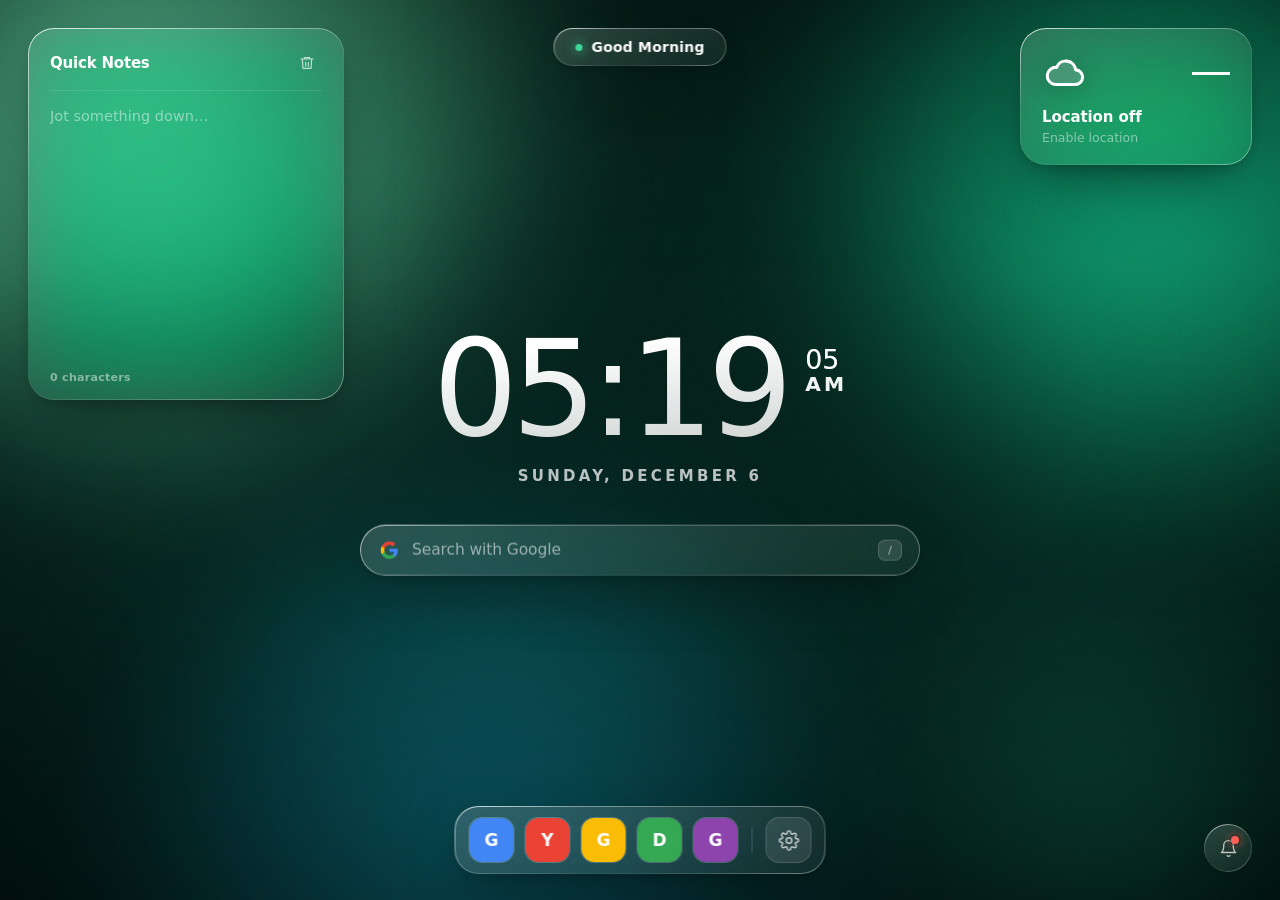
==== commit 90a633fa: "Bundle clock font choices" ====
--- a/.backup/index.html
+++ b/.backup/index.html
@@ -313,6 +313,9 @@
               <span class="sw-row-label">Clock Font</span>
               <select class="sw-select" id="optClockFont">
                 <option value="default">Default</option>
+                <option value="wide">Wide</option>
+                <option value="serif">Serif</option>
+                <option value="mono">Mono</option>
                 <option value="outfit">Outfit</option>
                 <option value="playfair">Playfair Display</option>
               </select>
--- a/.backup/style.css
+++ b/.backup/style.css
@@ -24,6 +24,20 @@
 
   --ease:  cubic-bezier(.22,1,.36,1);
   --bounce: cubic-bezier(.34,1.56,.64,1);
+}
+
+@font-face {
+  font-family: "Outfit";
+  src: url("fonts/Outfit-Variable.ttf") format("truetype");
+  font-style: normal;
+  font-weight: 100 900;
+}
+
+@font-face {
+  font-family: "Playfair Display";
+  src: url("fonts/PlayfairDisplay-Variable.ttf") format("truetype");
+  font-style: normal;
+  font-weight: 400 900;
 }
 
 /* ---------------- Themes ---------------- */
@@ -1060,6 +1074,9 @@
 .dock a { width: calc(46px * var(--scale, 1)); height: calc(46px * var(--scale, 1)); }
 
 /* clock font */
+body[data-clock-font="wide"]  .clock { letter-spacing: .04em; font-weight: 250; }
+body[data-clock-font="serif"] .clock { font-family: "Georgia", "Times New Roman", serif; font-weight: 400; letter-spacing: -.02em; }
+body[data-clock-font="mono"]  .clock { font-family: "Cascadia Code", Consolas, "SF Mono", ui-monospace, monospace; font-weight: 300; letter-spacing: -.04em; }
 body[data-clock-font="outfit"] .clock {
   font-family: "Outfit", "Segoe UI Variable Display", "Segoe UI", sans-serif;
   font-weight: 300;
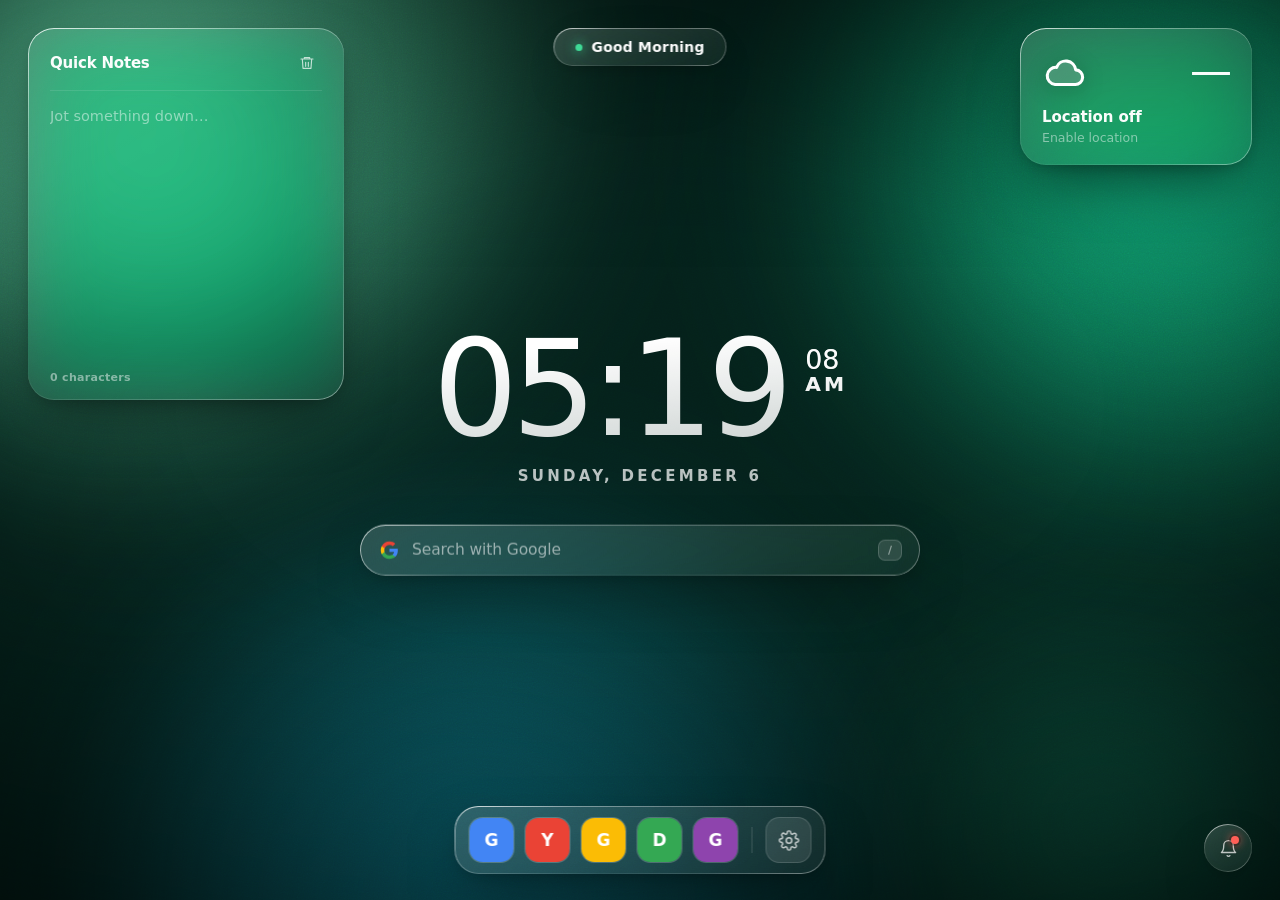
==== commit 67a097d5: "Add background tint opacity control label" ====
--- a/.backup/index.html
+++ b/.backup/index.html
@@ -363,7 +363,7 @@
               </span>
             </div>
             <div class="sw-row">
-              <span class="sw-row-label">Background Tint</span>
+              <span class="sw-row-label">Background Tint Opacity</span>
               <span class="sw-slider">
                 <svg viewBox="0 0 24 24" fill="none" stroke="currentColor" stroke-width="1.8"><rect x="4" y="6" width="16" height="12" rx="2"/></svg>
                 <input type="range" id="optTint" min="0" max="100" step="1" />
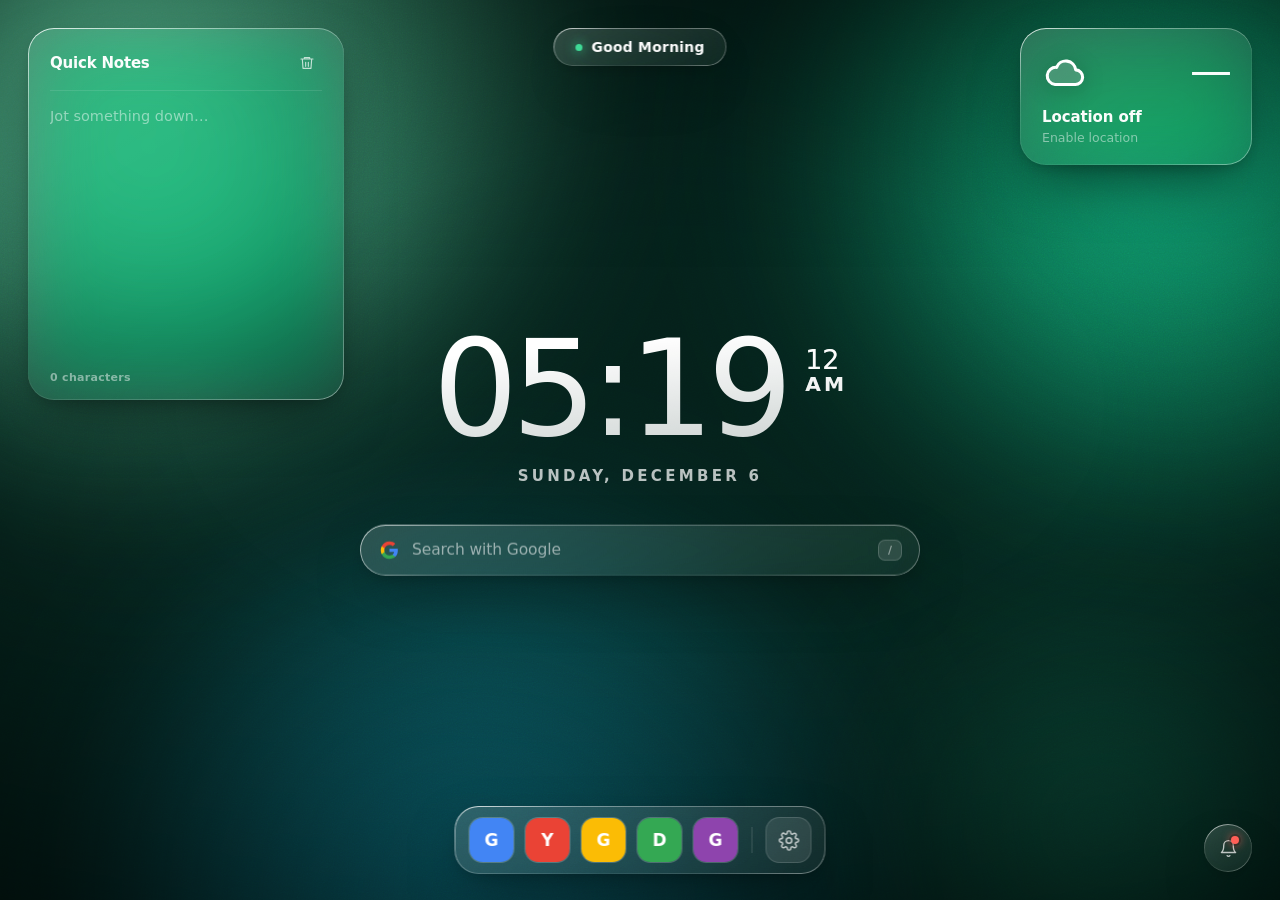
==== commit 38824e54: "Add SF Pro clock font option" ====
--- a/.backup/index.html
+++ b/.backup/index.html
@@ -318,6 +318,7 @@
                 <option value="mono">Mono</option>
                 <option value="outfit">Outfit</option>
                 <option value="playfair">Playfair Display</option>
+                <option value="sfpro">SF Pro</option>
               </select>
             </div>
             <div class="sw-row">
--- a/.backup/style.css
+++ b/.backup/style.css
@@ -1087,6 +1087,11 @@
   font-weight: 400;
   letter-spacing: -.03em;
 }
+body[data-clock-font="sfpro"] .clock {
+  font-family: "SF Pro Rounded", "SF Pro Display", "SF Pro", -apple-system, sans-serif;
+  font-weight: 600;
+  letter-spacing: -.04em;
+}
 
 /* clock colour */
 body[data-clock-color="white"] .clock {
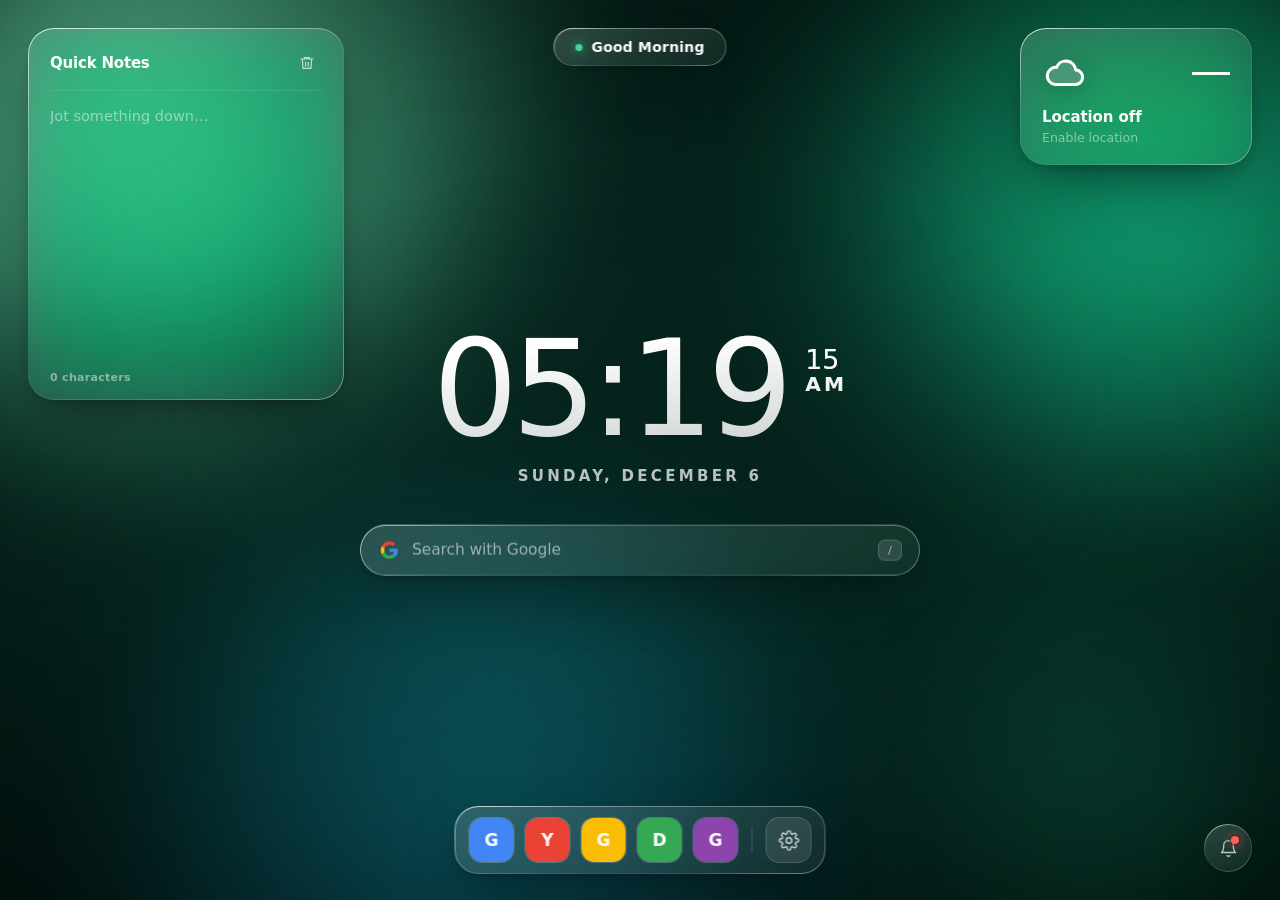
==== commit 0ddc11f7: "Order clock fonts by preference" ====
--- a/.backup/index.html
+++ b/.backup/index.html
@@ -312,13 +312,13 @@
             <div class="sw-row">
               <span class="sw-row-label">Clock Font</span>
               <select class="sw-select" id="optClockFont">
-                <option value="default">Default</option>
+                <option value="sfpro">SF Pro</option>
+                <option value="outfit">Outfit</option>
+                <option value="playfair">Playfair Display</option>
                 <option value="wide">Wide</option>
                 <option value="serif">Serif</option>
                 <option value="mono">Mono</option>
-                <option value="outfit">Outfit</option>
-                <option value="playfair">Playfair Display</option>
-                <option value="sfpro">SF Pro</option>
+                <option value="default">Default</option>
               </select>
             </div>
             <div class="sw-row">
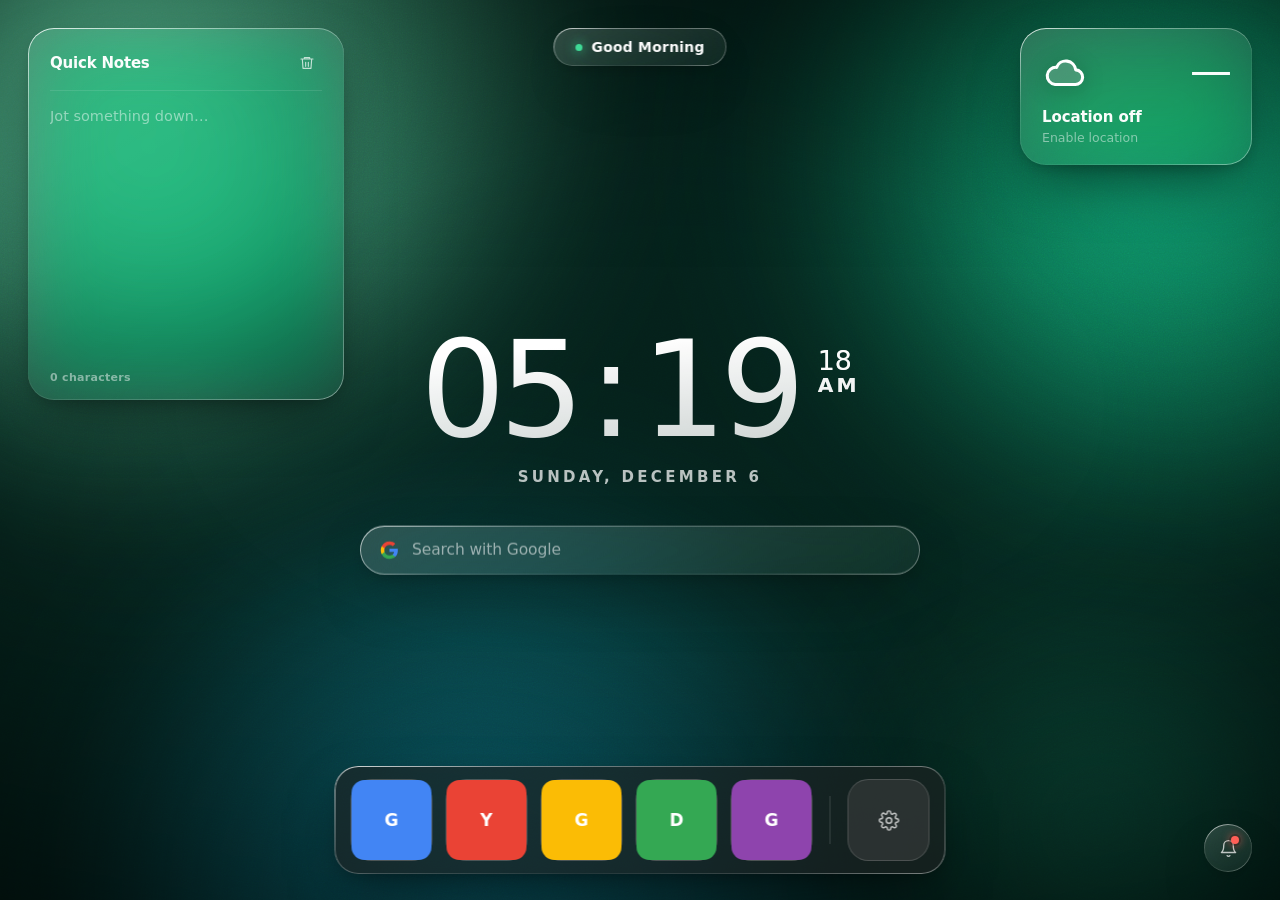
==== commit ea2a3f72: "Refine dock surfaces and hover containment" ====
--- a/.backup/index.html
+++ b/.backup/index.html
@@ -56,7 +56,7 @@
   <!-- ============ Center: clock + search ============ -->
   <div class="center">
     <div class="clock" id="clock">
-      <span id="clockMain">00:00</span><span class="clock-sup">
+      <span id="clockHour">00</span><span class="clock-colon">:</span><span id="clockMinute">00</span><span class="clock-sup">
         <span class="seconds" id="clockSec">00</span>
         <span class="meridiem" id="clockMeridiem"></span>
       </span>
@@ -66,7 +66,6 @@
     <form class="search glass" id="searchForm">
       <span class="g-icon" id="engineIcon" aria-hidden="true"></span>
       <input type="text" id="searchInput" placeholder="Search the web" autocomplete="off" spellcheck="false" />
-      <kbd class="search-kbd" id="searchKbd">/</kbd>
     </form>
   </div>
 
--- a/.backup/style.css
+++ b/.backup/style.css
@@ -344,6 +344,8 @@
   margin: .16em 0 0 .14em;
   -webkit-text-fill-color: initial;
 }
+.clock-colon { margin: 0 .08em; }
+.clock-colon + span { margin-left: .025em; }
 .seconds {
   font-size: .2em; font-weight: 400;
   color: var(--text-dim);
@@ -398,19 +400,6 @@
 }
 .search input::placeholder { color: rgba(255,255,255,.55); }
 
-.search-kbd {
-  flex: none;
-  padding: 3px 9px;
-  border-radius: 7px;
-  background: rgba(255,255,255,.12);
-  border: 1px solid rgba(255,255,255,.16);
-  font-family: var(--font);
-  font-size: 11px; font-weight: 700;
-  color: var(--text-mute);
-  transition: opacity .25s var(--ease);
-}
-.search:focus-within .search-kbd { opacity: 0; }
-
 /* ============================================================
    Dock
    ============================================================ */
@@ -422,19 +411,26 @@
 }
 
 .dock {
-  display: flex; align-items: center; gap: 10px;
-  padding: 11px 14px;
+  display: flex; align-items: center; gap: clamp(9px, 1.1vw, 13px);
+  padding: clamp(10px, 1.1vw, 13px) clamp(12px, 1.4vw, 16px);
   border-radius: 24px;
   --glass-radius: 24px;
+  background: rgba(31, 34, 35, .62);
+  transition: padding .32s var(--bounce), background .25s var(--ease);
+}
+.dock:has(a:hover) {
+  align-items: flex-end;
+  padding-top: clamp(29px, 3vw, 37px);
+  background: rgba(31, 34, 35, .72);
 }
 
 .dock a {
   position: relative;
-  width: 46px; height: 46px;
-  border-radius: 14px;
+  width: clamp(62px, 7.4vw, 82px); height: clamp(62px, 7.4vw, 82px);
+  border-radius: clamp(17px, 1.7vw, 21px);
   display: grid; place-items: center;
-  background: rgba(255,255,255,.10);
-  border: 1px solid rgba(255,255,255,.14);
+  background: rgba(57, 60, 61, .62);
+  border: 1px solid rgba(255,255,255,.16);
   cursor: pointer;
   color: var(--text-dim);
   text-decoration: none;
@@ -442,7 +438,7 @@
   z-index: 3;
 }
 .dock a:hover {
-  background: rgba(255,255,255,.20);
+  background: rgba(78, 82, 83, .82);
   color: #fff;
   transform: translateY(-13px) scale(1.28);
   box-shadow: 0 14px 26px -8px rgba(0,0,0,.55);
@@ -451,7 +447,7 @@
 .dock a:hover + a,
 .dock a:has(+ a:hover) { transform: translateY(-6px) scale(1.11); }
 
-.dock a img { width: 24px; height: 24px; border-radius: 5px; }
+.dock a img { width: clamp(42px, 5vw, 58px); height: clamp(42px, 5vw, 58px); border-radius: clamp(9px, .9vw, 13px); }
 .dock a svg { width: 21px; height: 21px; }
 
 .dock a .fallback {
@@ -462,28 +458,39 @@
 }
 
 /* tooltip */
+.dock a::before {
+  content: "";
+  position: absolute;
+  bottom: calc(100% + 1px); left: 50%;
+  transform: translateX(-50%) translateY(4px);
+  border: 6px solid transparent;
+  border-top-color: rgba(10,10,12,.82);
+  opacity: 0; pointer-events: none;
+  transition: all .25s var(--ease);
+}
 .dock a::after {
   content: attr(data-label);
   position: absolute;
-  bottom: calc(100% + 14px); left: 50%;
+  bottom: calc(100% + 5px); left: 50%;
   transform: translateX(-50%) translateY(4px);
-  padding: 5px 11px;
-  border-radius: 8px;
+  padding: 7px 15px;
+  border-radius: 18px;
   background: rgba(10,10,12,.82);
   backdrop-filter: blur(10px);
   border: 1px solid rgba(255,255,255,.12);
-  font-size: 11.5px; font-weight: 600; letter-spacing: .2px;
+  font-size: 16px; font-weight: 600; letter-spacing: 0;
   color: #fff;
   white-space: nowrap;
   opacity: 0; pointer-events: none;
   transition: all .25s var(--ease);
 }
+.dock a:hover::before,
 .dock a:hover::after { opacity: 1; transform: translateX(-50%) translateY(0); }
 
 .dock-divider {
-  width: 1px; height: 26px;
+  width: 1px; height: clamp(38px, 4.4vw, 48px);
   background: rgba(255,255,255,.16);
-  margin: 0 3px;
+  margin: 0 4px;
   flex: none;
 }
 .dock-sys { color: var(--text-dim); }
@@ -1071,7 +1078,14 @@
 .search input { font-size: calc(15.5px * var(--scale, 1)); }
 .notes-card   { width: calc(316px * var(--scale, 1)); height: calc(372px * var(--scale, 1)); }
 .weather-card { width: calc(232px * var(--scale, 1)); }
-.dock a { width: calc(46px * var(--scale, 1)); height: calc(46px * var(--scale, 1)); }
+.dock a { width: calc(clamp(62px, 7.4vw, 82px) * var(--scale, 1)); height: calc(clamp(62px, 7.4vw, 82px) * var(--scale, 1)); }
+
+@media (max-width: 600px) {
+  .dock { gap: 5px; padding: 7px 8px; }
+  .dock a { width: clamp(45px, 13vw, 64px); height: clamp(45px, 13vw, 64px); border-radius: 15px; }
+  .dock a img { width: clamp(31px, 9vw, 47px); height: clamp(31px, 9vw, 47px); border-radius: 8px; }
+  .dock-divider { height: 30px; margin: 0 1px; }
+}
 
 /* clock font */
 body[data-clock-font="wide"]  .clock { letter-spacing: .04em; font-weight: 250; }
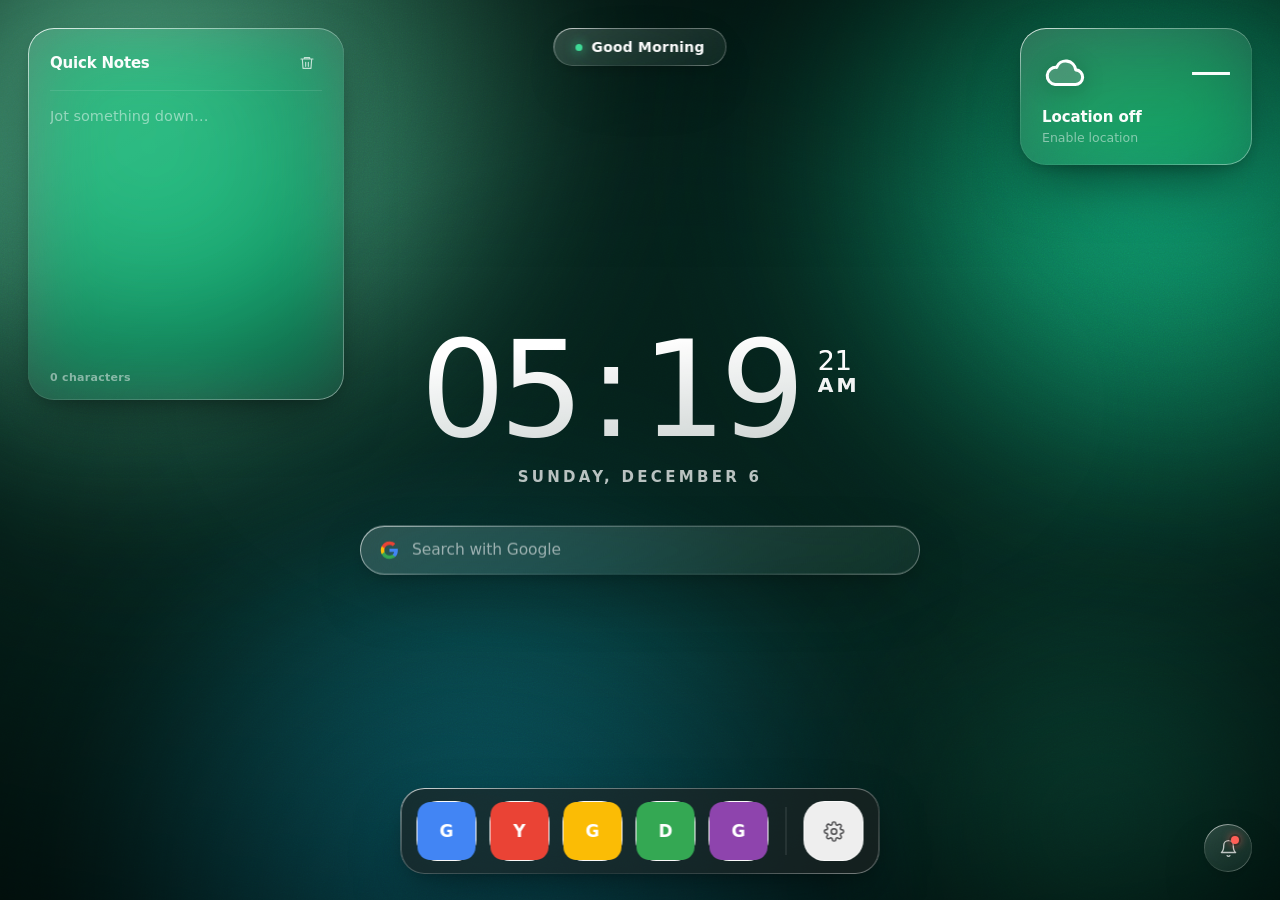
==== commit d98d5a9e: "Refine dock colors and clock auto mode" ====
--- a/.backup/index.html
+++ b/.backup/index.html
@@ -323,7 +323,7 @@
             <div class="sw-row">
               <span class="sw-row-label">Clock Color</span>
               <span class="sw-dots" id="clockColors">
-                <button class="dot active" data-cc="gradient" title="Gradient" style="background:linear-gradient(160deg,#fff,#ffffff66)"></button>
+                <button class="dot active" data-cc="auto" title="Auto" style="background:linear-gradient(160deg,#fff,#48484a)"></button>
                 <button class="dot" data-cc="white" title="Solid White" style="background:#fff"></button>
                 <button class="dot" data-cc="dim" title="Dimmed" style="background:#48484a"></button>
                 <button class="dot cc-accent" data-cc="accent" title="Theme Accent"></button>
--- a/.backup/style.css
+++ b/.backup/style.css
@@ -420,34 +420,34 @@
 }
 .dock:has(a:hover) {
   align-items: flex-end;
-  padding-top: clamp(29px, 3vw, 37px);
+  padding-top: clamp(21px, 2.2vw, 28px);
   background: rgba(31, 34, 35, .72);
 }
 
 .dock a {
   position: relative;
-  width: clamp(62px, 7.4vw, 82px); height: clamp(62px, 7.4vw, 82px);
+  width: clamp(48px, 5.4vw, 60px); height: clamp(48px, 5.4vw, 60px);
   border-radius: clamp(17px, 1.7vw, 21px);
   display: grid; place-items: center;
-  background: rgba(57, 60, 61, .62);
-  border: 1px solid rgba(255,255,255,.16);
+  background: rgba(248,248,248,.96);
+  border: 1px solid rgba(255,255,255,.72);
   cursor: pointer;
-  color: var(--text-dim);
+  color: #4b4b4d;
   text-decoration: none;
   transition: transform .32s var(--bounce), background .25s var(--ease), box-shadow .3s var(--ease);
   z-index: 3;
 }
 .dock a:hover {
-  background: rgba(78, 82, 83, .82);
-  color: #fff;
-  transform: translateY(-13px) scale(1.28);
+  background: #fff;
+  color: #252527;
+  transform: translateY(-7px) scale(1.14);
   box-shadow: 0 14px 26px -8px rgba(0,0,0,.55);
 }
 /* macOS-style neighbour magnification */
 .dock a:hover + a,
 .dock a:has(+ a:hover) { transform: translateY(-6px) scale(1.11); }
 
-.dock a img { width: clamp(42px, 5vw, 58px); height: clamp(42px, 5vw, 58px); border-radius: clamp(9px, .9vw, 13px); }
+.dock a img { width: clamp(33px, 3.8vw, 42px); height: clamp(33px, 3.8vw, 42px); border-radius: clamp(7px, .7vw, 10px); }
 .dock a svg { width: 21px; height: 21px; }
 
 .dock a .fallback {
@@ -1078,12 +1078,12 @@
 .search input { font-size: calc(15.5px * var(--scale, 1)); }
 .notes-card   { width: calc(316px * var(--scale, 1)); height: calc(372px * var(--scale, 1)); }
 .weather-card { width: calc(232px * var(--scale, 1)); }
-.dock a { width: calc(clamp(62px, 7.4vw, 82px) * var(--scale, 1)); height: calc(clamp(62px, 7.4vw, 82px) * var(--scale, 1)); }
+.dock a { width: calc(clamp(48px, 5.4vw, 60px) * var(--scale, 1)); height: calc(clamp(48px, 5.4vw, 60px) * var(--scale, 1)); }
 
 @media (max-width: 600px) {
   .dock { gap: 5px; padding: 7px 8px; }
-  .dock a { width: clamp(45px, 13vw, 64px); height: clamp(45px, 13vw, 64px); border-radius: 15px; }
-  .dock a img { width: clamp(31px, 9vw, 47px); height: clamp(31px, 9vw, 47px); border-radius: 8px; }
+  .dock a { width: clamp(38px, 10vw, 50px); height: clamp(38px, 10vw, 50px); border-radius: 13px; }
+  .dock a img { width: clamp(27px, 7.5vw, 36px); height: clamp(27px, 7.5vw, 36px); border-radius: 7px; }
   .dock-divider { height: 30px; margin: 0 1px; }
 }
 
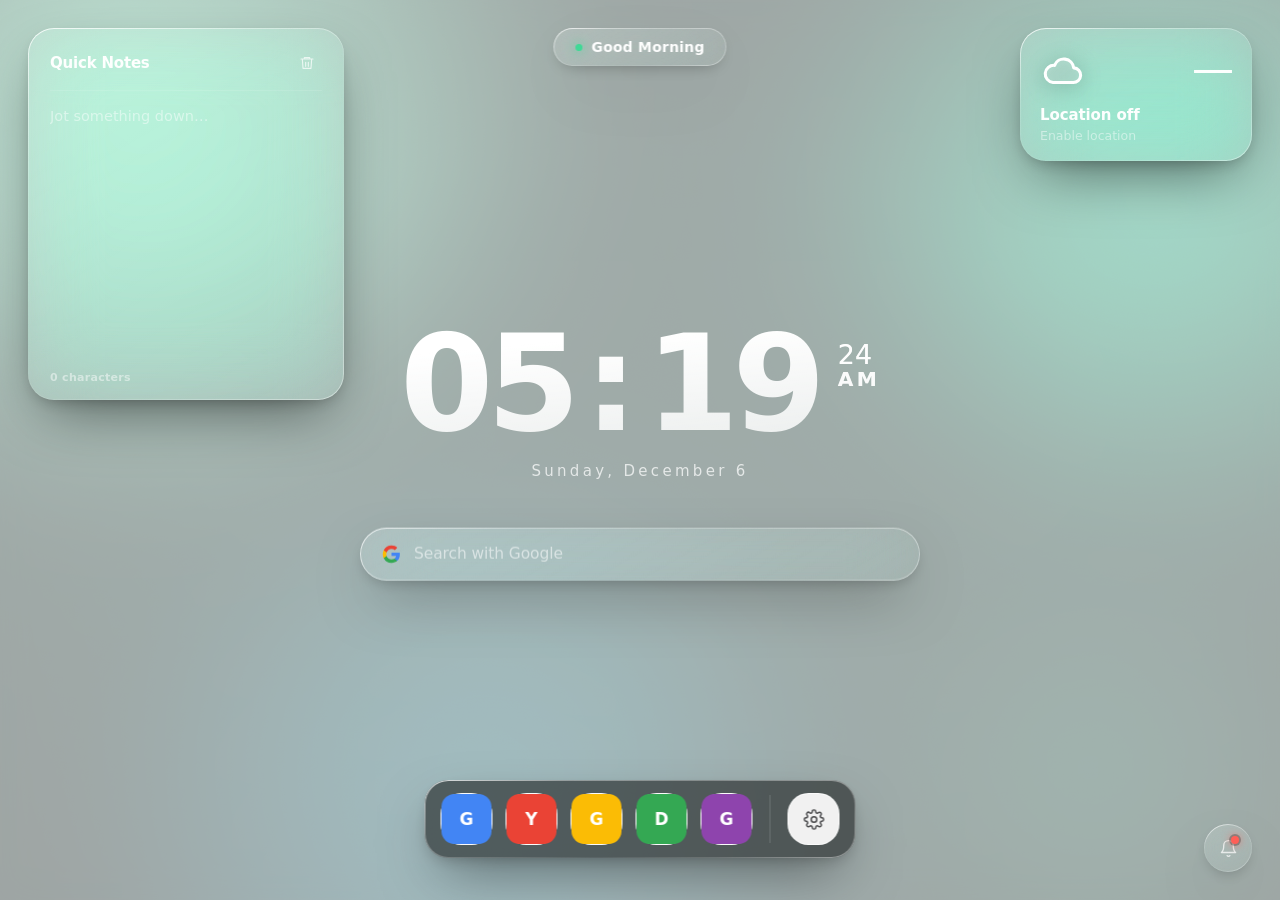
==== commit 971a25e6: "Show live tint percentage" ====
--- a/.backup/index.html
+++ b/.backup/index.html
@@ -368,17 +368,9 @@
                 <svg viewBox="0 0 24 24" fill="none" stroke="currentColor" stroke-width="1.8"><rect x="4" y="6" width="16" height="12" rx="2"/></svg>
                 <input type="range" id="optTint" min="0" max="100" step="1" />
                 <svg viewBox="0 0 24 24" fill="currentColor"><rect x="4" y="6" width="16" height="12" rx="2"/></svg>
+                <output class="sw-slider-value" id="optTintValue">100%</output>
               </span>
             </div>
-            <div class="sw-row">
-              <span class="sw-row-label">Glass Blur</span>
-              <span class="sw-slider">
-                <span class="s-min">0</span>
-                <input type="range" id="optBlur" min="0" max="60" step="1" />
-                <span class="s-max">60</span>
-              </span>
-            </div>
-            <div class="sw-row"><span class="sw-row-label">Film Grain</span><input type="checkbox" class="sw-toggle" id="optGrain" /></div>
           </div>
         </section>
 
--- a/.backup/style.css
+++ b/.backup/style.css
@@ -70,6 +70,16 @@
    Background
    ============================================================ */
 .bg { position: fixed; inset: 0; z-index: -1; overflow: hidden; background: var(--base); }
+.bg::after {
+  content: "";
+  position: absolute; inset: 0;
+  background: #fff;
+  opacity: calc(var(--tint, 1) * .62);
+  backdrop-filter: blur(calc(var(--tint, 1) * 18px));
+  -webkit-backdrop-filter: blur(calc(var(--tint, 1) * 18px));
+  pointer-events: none;
+  transition: opacity .4s var(--ease), backdrop-filter .4s var(--ease);
+}
 
 .orb {
   position: absolute;
@@ -204,8 +214,8 @@
 .weather-card {
   position: fixed;
   top: 28px; right: 28px;
-  width: 232px;
-  padding: 20px 22px;
+  width: 184px;
+  padding: 18px 20px;
   animation: slideLeft 1s var(--ease) .12s both;
 }
 
@@ -320,13 +330,13 @@
   top: 50%; left: 50%;
   transform: translate(-50%, -50%);
   text-align: center;
-  width: min(560px, 78vw);
+  width: min(680px, 78vw);
 }
 
 .clock {
   display: flex; align-items: flex-start; justify-content: center;
   font-size: clamp(76px, 10.5vw, 148px);
-  font-weight: 200;
+  font-weight: 900;
   line-height: .95;
   letter-spacing: -.05em;
   font-variant-numeric: tabular-nums;
@@ -347,7 +357,7 @@
 .clock-colon { margin: 0 .08em; }
 .clock-colon + span { margin-left: .025em; }
 .seconds {
-  font-size: .2em; font-weight: 400;
+  font-size: .2em; font-weight: 500;
   color: var(--text-dim);
   letter-spacing: 0;
   font-variant-numeric: tabular-nums;
@@ -362,9 +372,9 @@
 
 .date {
   margin-top: 14px;
-  font-size: 15px; font-weight: 600;
+  font-size: 15px; font-weight: 500;
   letter-spacing: .22em;
-  text-transform: uppercase;
+  text-transform: none;
   color: var(--text-dim);
   animation: riseIn 1.1s var(--ease) .1s both;
 }
@@ -372,8 +382,8 @@
 .search {
   display: flex; align-items: center; gap: 13px;
   width: 100%;
-  margin: 40px auto 0;
-  padding: 15px 18px 15px 20px;
+  margin: 48px auto 0;
+  padding: 17px 22px;
   border-radius: 100px;
   --glass-radius: 100px;
   transition: box-shadow .4s var(--ease), transform .4s var(--ease);
@@ -395,7 +405,7 @@
   background: transparent; border: none; outline: none;
   color: #fff;
   font-family: var(--font);
-  font-size: 15.5px; font-weight: 500;
+  font-size: 17px; font-weight: 500;
   letter-spacing: -.1px;
 }
 .search input::placeholder { color: rgba(255,255,255,.55); }
@@ -405,7 +415,7 @@
    ============================================================ */
 .dock-wrap {
   position: fixed;
-  bottom: 26px; left: 50%;
+  bottom: 42px; left: 50%;
   transform: translateX(-50%);
   animation: riseInCentered 1.1s var(--ease) .3s both;
 }
@@ -426,7 +436,7 @@
 
 .dock a {
   position: relative;
-  width: clamp(48px, 5.4vw, 60px); height: clamp(48px, 5.4vw, 60px);
+  width: clamp(42px, 4.7vw, 52px); height: clamp(42px, 4.7vw, 52px);
   border-radius: clamp(17px, 1.7vw, 21px);
   display: grid; place-items: center;
   background: rgba(248,248,248,.96);
@@ -440,14 +450,14 @@
 .dock a:hover {
   background: #fff;
   color: #252527;
-  transform: translateY(-7px) scale(1.14);
+  transform: translateY(-6px) scale(1.12);
   box-shadow: 0 14px 26px -8px rgba(0,0,0,.55);
 }
 /* macOS-style neighbour magnification */
 .dock a:hover + a,
 .dock a:has(+ a:hover) { transform: translateY(-6px) scale(1.11); }
 
-.dock a img { width: clamp(33px, 3.8vw, 42px); height: clamp(33px, 3.8vw, 42px); border-radius: clamp(7px, .7vw, 10px); }
+.dock a img { width: clamp(28px, 3.3vw, 36px); height: clamp(28px, 3.3vw, 36px); border-radius: clamp(6px, .6vw, 9px); }
 .dock a svg { width: 21px; height: 21px; }
 
 .dock a .fallback {
@@ -834,6 +844,7 @@
 .sw-slider { display: flex; align-items: center; gap: 10px; flex: none; width: 260px; }
 .sw-slider svg { width: 15px; height: 15px; color: var(--sw-label); flex: none; }
 .sw-slider .s-min, .sw-slider .s-max { font-size: 11px; color: var(--sw-label); flex: none; }
+.sw-slider-value { min-width: 34px; font-size: 11px; color: var(--sw-label); text-align: right; flex: none; }
 .sw-slider input[type="range"] {
   appearance: none; -webkit-appearance: none;
   flex: 1; height: 4px;
@@ -1078,34 +1089,43 @@
 .search input { font-size: calc(15.5px * var(--scale, 1)); }
 .notes-card   { width: calc(316px * var(--scale, 1)); height: calc(372px * var(--scale, 1)); }
 .weather-card { width: calc(232px * var(--scale, 1)); }
-.dock a { width: calc(clamp(48px, 5.4vw, 60px) * var(--scale, 1)); height: calc(clamp(48px, 5.4vw, 60px) * var(--scale, 1)); }
+.dock a { width: calc(clamp(42px, 4.7vw, 52px) * var(--scale, 1)); height: calc(clamp(42px, 4.7vw, 52px) * var(--scale, 1)); }
 
 @media (max-width: 600px) {
   .dock { gap: 5px; padding: 7px 8px; }
-  .dock a { width: clamp(38px, 10vw, 50px); height: clamp(38px, 10vw, 50px); border-radius: 13px; }
-  .dock a img { width: clamp(27px, 7.5vw, 36px); height: clamp(27px, 7.5vw, 36px); border-radius: 7px; }
+  .dock a { width: clamp(35px, 9vw, 46px); height: clamp(35px, 9vw, 46px); border-radius: 12px; }
+  .dock a img { width: clamp(25px, 7vw, 33px); height: clamp(25px, 7vw, 33px); border-radius: 6px; }
   .dock-divider { height: 30px; margin: 0 1px; }
 }
 
 /* clock font */
-body[data-clock-font="wide"]  .clock { letter-spacing: .04em; font-weight: 250; }
-body[data-clock-font="serif"] .clock { font-family: "Georgia", "Times New Roman", serif; font-weight: 400; letter-spacing: -.02em; }
-body[data-clock-font="mono"]  .clock { font-family: "Cascadia Code", Consolas, "SF Mono", ui-monospace, monospace; font-weight: 300; letter-spacing: -.04em; }
-body[data-clock-font="outfit"] .clock {
+body[data-clock-font="wide"]  .clock { letter-spacing: .04em; font-weight: 900; }
+body[data-clock-font="serif"] .clock, body[data-clock-font="serif"] .date { font-family: "Georgia", "Times New Roman", serif; }
+body[data-clock-font="serif"] .clock { font-weight: 900; }
+body[data-clock-font="serif"] .date { font-weight: 500; }
+body[data-clock-font="serif"] .clock { letter-spacing: -.02em; }
+body[data-clock-font="mono"]  .clock, body[data-clock-font="mono"] .date { font-family: "Cascadia Code", Consolas, "SF Mono", ui-monospace, monospace; }
+body[data-clock-font="mono"] .clock { font-weight: 900; }
+body[data-clock-font="mono"] .date { font-weight: 500; }
+body[data-clock-font="mono"] .clock { letter-spacing: -.04em; }
+body[data-clock-font="outfit"] .clock, body[data-clock-font="outfit"] .date {
   font-family: "Outfit", "Segoe UI Variable Display", "Segoe UI", sans-serif;
-  font-weight: 300;
-  letter-spacing: -.04em;
-}
-body[data-clock-font="playfair"] .clock {
+}
+body[data-clock-font="outfit"] .clock { font-weight: 900; }
+body[data-clock-font="outfit"] .date { font-weight: 500; }
+body[data-clock-font="outfit"] .clock { letter-spacing: -.04em; }
+body[data-clock-font="playfair"] .clock, body[data-clock-font="playfair"] .date {
   font-family: "Playfair Display", Georgia, "Times New Roman", serif;
-  font-weight: 400;
-  letter-spacing: -.03em;
-}
-body[data-clock-font="sfpro"] .clock {
+}
+body[data-clock-font="playfair"] .clock { font-weight: 900; }
+body[data-clock-font="playfair"] .date { font-weight: 500; }
+body[data-clock-font="playfair"] .clock { letter-spacing: -.03em; }
+body[data-clock-font="sfpro"] .clock, body[data-clock-font="sfpro"] .date {
   font-family: "SF Pro Rounded", "SF Pro Display", "SF Pro", -apple-system, sans-serif;
-  font-weight: 600;
-  letter-spacing: -.04em;
-}
+}
+body[data-clock-font="sfpro"] .clock { font-weight: 900; }
+body[data-clock-font="sfpro"] .date { font-weight: 500; }
+body[data-clock-font="sfpro"] .clock { letter-spacing: -.04em; }
 
 /* clock colour */
 body[data-clock-color="white"] .clock {
@@ -1120,7 +1140,7 @@
 }
 
 /* background tint */
-.vignette { opacity: var(--tint, 1); transition: opacity .4s var(--ease); }
+.vignette { opacity: .78; transition: opacity .4s var(--ease); }
 
 /* film grain toggle */
 body[data-grain="off"] .grain { display: none; }
